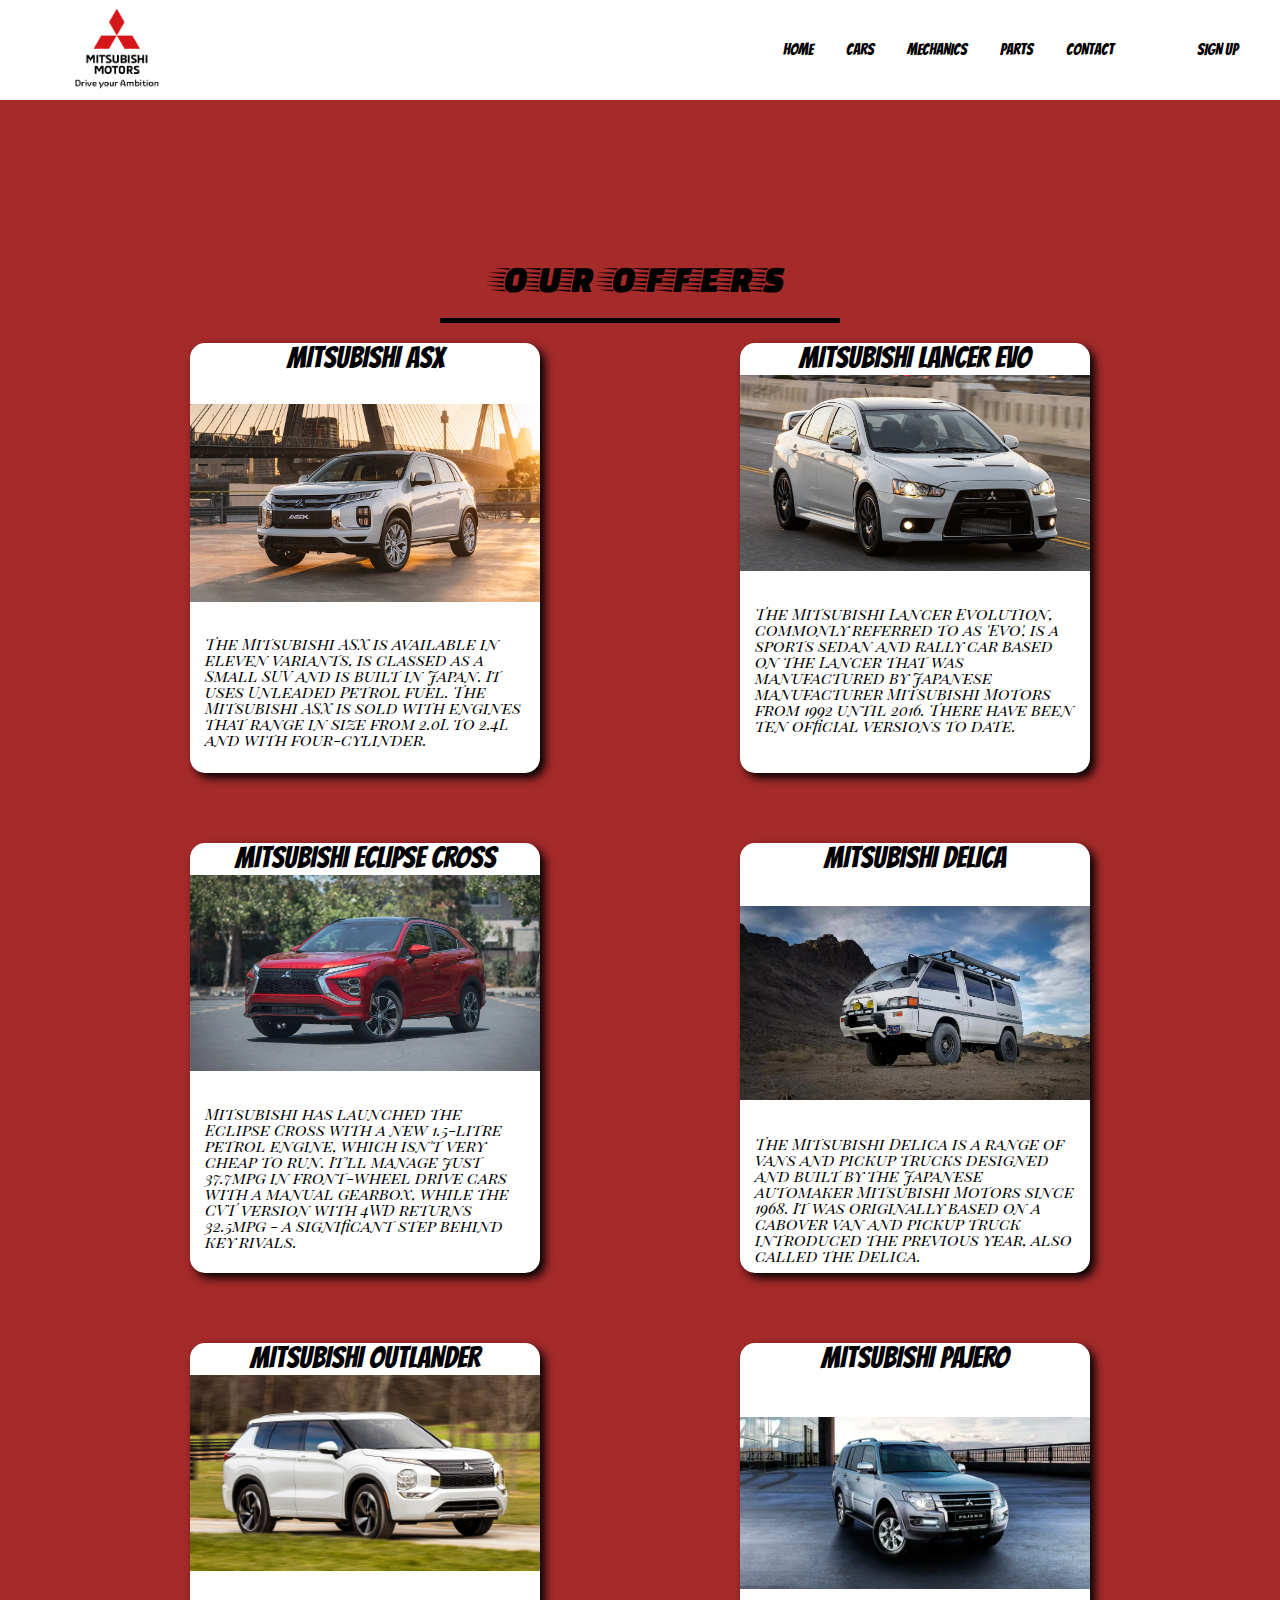
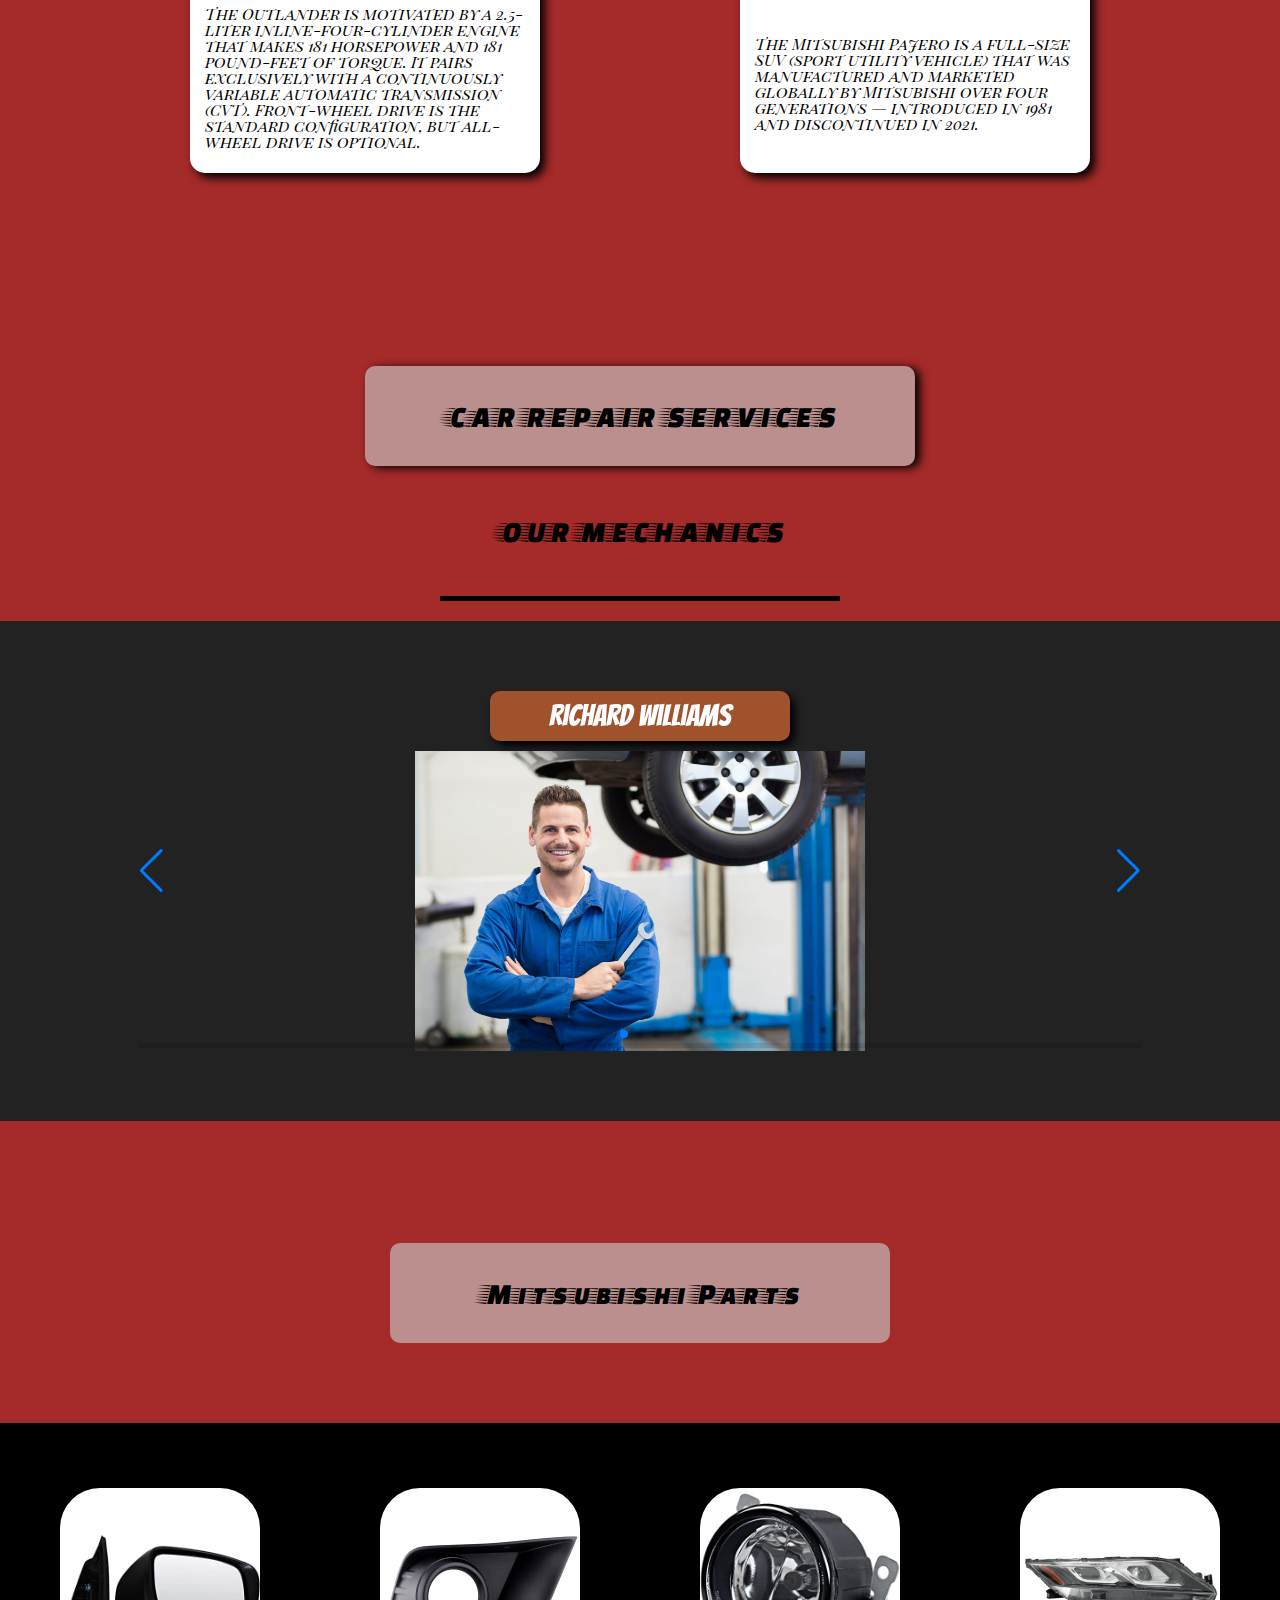
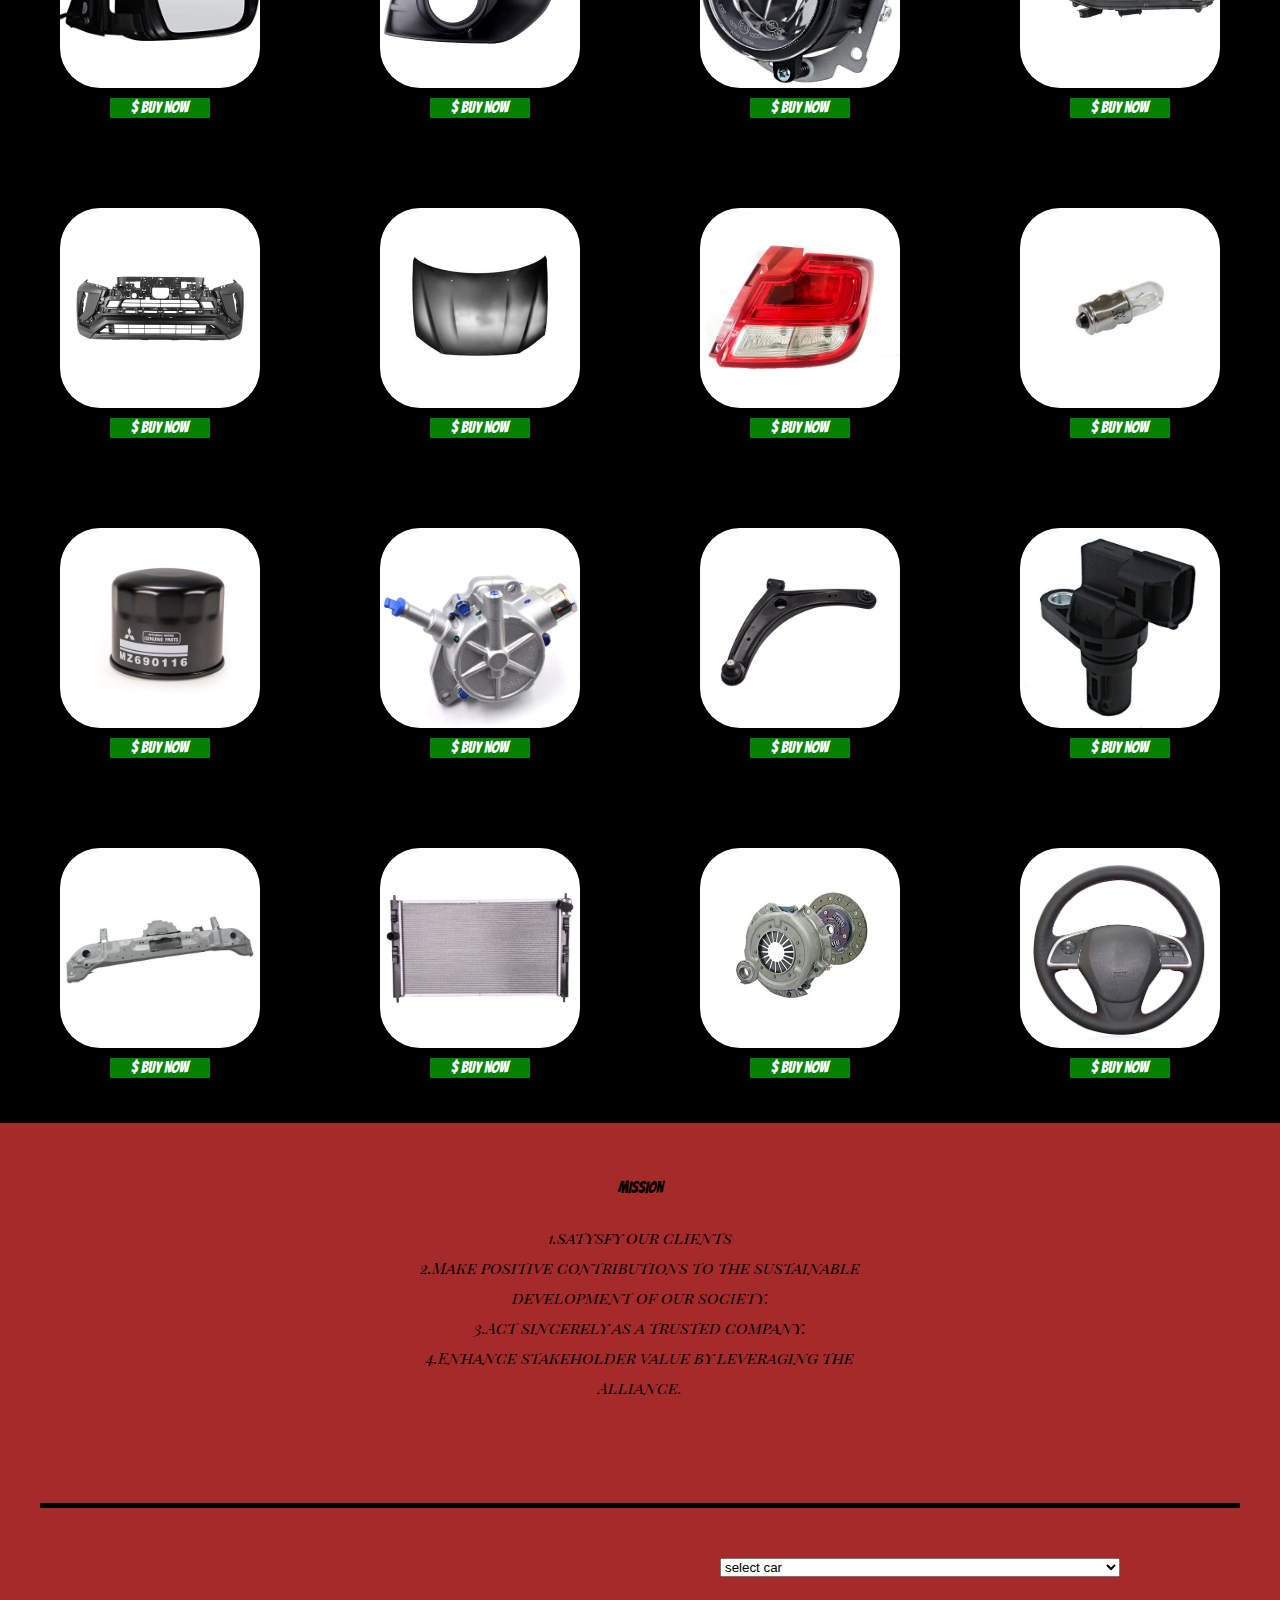
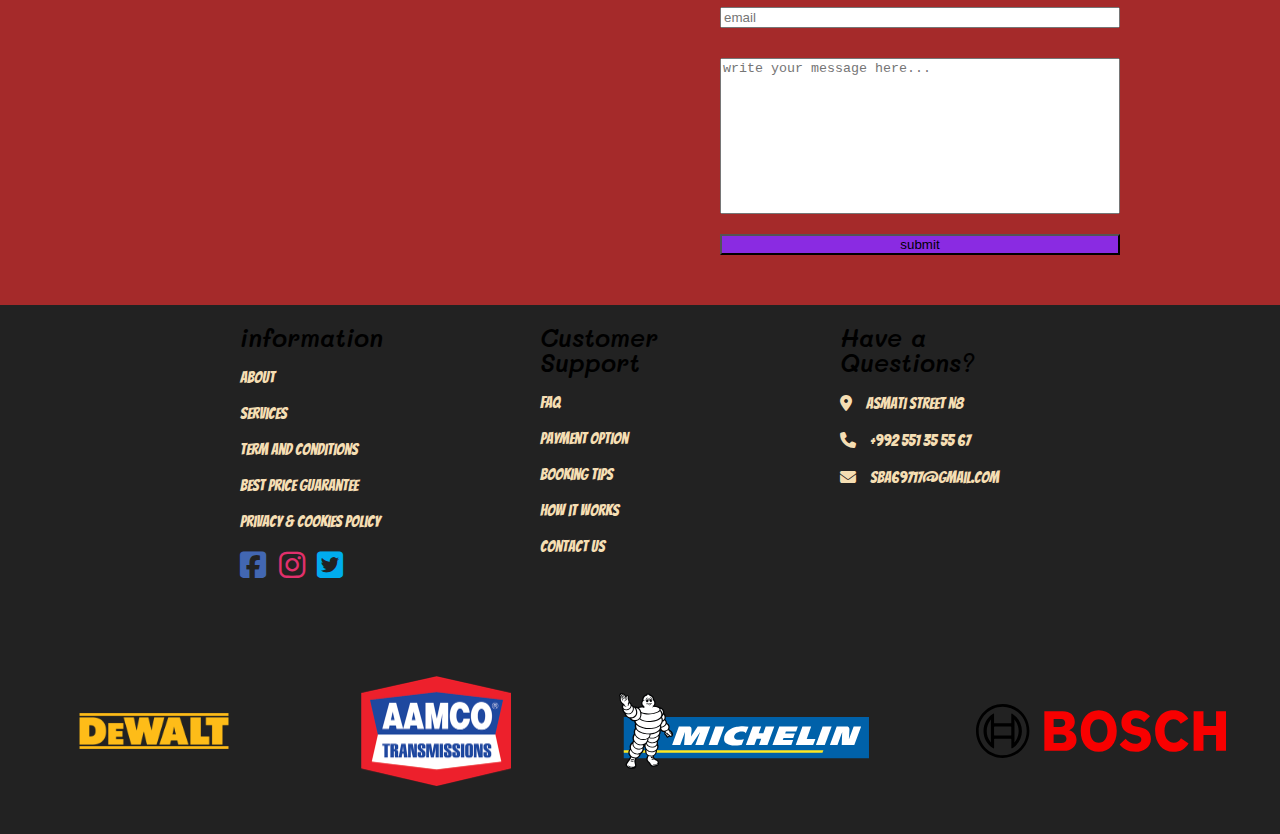
==== index.html @ 18609002 "add metas part2" ====
<!DOCTYPE html>
<html lang="en">
  <head>
    <meta charset="UTF-8" />
    <meta http-equiv="X-UA-Compatible" content="IE=edge" />
    <meta name="viewport" content="width=device-width, initial-scale=1.0" />
    <meta name="description" content="this is web site of mitsubishi motors(Georgia) we have parts cars and repair services our location is Tbilisi">
    <meta name="keywords" content="Mitsubishi motors drive your ambitions">
    <meta name="author" content="Saba Mgeliashvili">
    <!-- fb meta tags -->
    <meta property="og:url"          content="https://sabamgeliashvili.github.io/FINAL-PROJECT/">
    <meta property="og:type"         content="website" />
    <meta property="og:title"        content="Mitsubishi motors drive your ambitions" />
    <meta property="og:description"  content="Wake up and drive." />
    <meta property="og:image"        content="images/metabg.jpg" />
    <link
      rel="stylesheet"
      href="https://cdnjs.cloudflare.com/ajax/libs/font-awesome/6.1.1/css/all.min.css"
    />
    <link rel="stylesheet" href="css/reset.css" />
    <link rel="stylesheet" href="css/fonts.css" />
    <link rel="stylesheet" href="css/style.css" />
    <link rel="stylesheet" href="css/responsive.css" />
    <link
      rel="stylesheet"
      href="https://unpkg.com/swiper@8/swiper-bundle.min.css"
    />
    <link rel="icon" href="images/icon.svg">
    <title>MITSUBISHI MOTORS</title>
  </head>
  <body class="body">
      <header id="header">
        <section>
            
        <div class="header-div">
            <h2 class="header-t">header</h2>
          <nav class="navbar">
            <a href=""><img class="logo" src="images/logo.png" alt="logo" /></a>
            <ul class="nav-menu" id="nav">
              <li class="nav-item">
                <a href="#header" class="nav-link">HOME</a>
              </li>
              <li class="nav-item">
                <a href="#cars" class="nav-link">CARS</a>
              </li>
              <li class="nav-item">
                <a href="#mechanics" class="nav-link">MECHANICS</a>
              </li>
              <li class="nav-item">
                <a href="#parts" class="nav-link">PARTS</a>
              </li>
              <li class="nav-item">
                <a href="#contact" class="nav-link">CONTACT</a>
              </li>
              <li class="nav-item">
                <a href="sign-up.html" class="nav-link">SIGN UP</a>
              </li>
            </ul>
            <div class="hamburger">
              <span class="bar"></span>
              <span class="bar"></span>
              <span class="bar"></span>
            </div>
          </nav>
        </div>
        </section>
      </header>
    <section>
      <div>
        <video
          class="bg-video"
          preload="auto"
          autoplay="autoplay"
          src="images/background.mp4"
          loop
          muted
        ></video>
      </div>
      <div class="wholebox1" id="cars">
        <h2 class="offers-t">our offers</h2>
        <div class="blackline"></div>
        <div class="cars-block1">
          <div class="our-cars">
            <h2 class="carboxes1-t">MITSUBISHI ASX</h2>
            <a href=""
              ><img class="image1" src="images/image1.jpg" alt="asx image"
            /></a>
            <span class="carbox1-span"
              >The Mitsubishi ASX is available in eleven variants, is classed as
              a Small SUV and is built in Japan. It uses Unleaded Petrol fuel.
              The Mitsubishi ASX is sold with engines that range in size from
              2.0L to 2.4L and with four-cylinder.
            </span>
          </div>
          <div class="our-cars">
            <h2 class="carboxes1-t">MITSUBISHI LANCER EVO</h2>
            <a href=""
              ><img
                class="image2"
                src="images/image2.jpg"
                alt="lancer evo image"
            /></a>
            <span class="carbox1-span"
              >The Mitsubishi Lancer Evolution, commonly referred to as 'Evo',
              is a sports sedan and rally car based on the Lancer that was
              manufactured by Japanese manufacturer Mitsubishi Motors from 1992
              until 2016. There have been ten official versions to date.</span
            >
          </div>
          <div class="our-cars">
            <h2 class="carboxes1-t">MITSUBISHI ECLIPSE CROSS</h2>
            <a href=""
              ><img
                class="image3"
                src="images/image3.jpg"
                alt="eclipse cross image"
            /></a>
            <span class="carbox1-span"
              >Mitsubishi has launched the Eclipse Cross with a new 1.5-litre
              petrol engine, which isn't very cheap to run. It'll manage just
              37.7mpg in front-wheel drive cars with a manual gearbox, while the
              CVT version with 4WD returns 32.5mpg - a significant step behind
              key rivals.</span
            >
          </div>
          <div class="our-cars">
            <h2 class="carboxes1-t">MITSUBISHI DELICA</h2>
            <a href=""
              ><img class="image4" src="images/image4.jpg" alt="delica image"
            /></a>
            <span class="carbox1-span"
              >The Mitsubishi Delica is a range of vans and pickup trucks
              designed and built by the Japanese automaker Mitsubishi Motors
              since 1968. It was originally based on a cabover van and pickup
              truck introduced the previous year, also called the Delica.</span
            >
          </div>
          <div class="our-cars">
            <h2 class="carboxes1-t">MITSUBISHI OUTLANDER</h2>
            <a href=""
              ><img
                class="image5"
                src="images/image5.jpg"
                alt="outlander image"
            /></a>
            <span class="carbox1-span"
              >The Outlander is motivated by a 2.5-liter inline-four-cylinder
              engine that makes 181 horsepower and 181 pound-feet of torque. It
              pairs exclusively with a continuously variable automatic
              transmission (CVT). Front-wheel drive is the standard
              configuration, but all-wheel drive is optional.</span
            >
          </div>
          <div class="our-cars">
            <h2 class="carboxes1-t">MITSUBISHI PAJERO</h2>
            <a href=""
              ><img class="image6" src="images/image6.jpg" alt="pajero image"
            /></a>
            <span class="carbox1-span"
              >The Mitsubishi Pajero is a full-size SUV (sport utility vehicle)
              that was manufactured and marketed globally by Mitsubishi over
              four generations — introduced in 1981 and discontinued in
              2021.</span
            >
          </div>
        </div>
      </div>
    </section>

    <section>
      <div class="section2-div">
        <div class="repair-div" id="mechanics">
          <h2 class="title2">CAR REPAIR SERVICES</h2>
        </div>
        <h2 class="title2">OUR MECHANICS</h2>
        <div class="blackline"></div>
        <div class="slider">
          <div class="swiper">
            <!-- Additional required wrapper -->
            <div class="swiper-wrapper">
              <!-- Slides -->
              <div class="swiper-slide">
                <div class="name-box">
                  <h3 class="mechanics-title">Richard Williams</h3>
                </div>
                <img
                  class="slider-image"
                  src="images/image7.jpg"
                  alt="mechanic image 1"
                />
              </div>
              <div class="swiper-slide">
                <div class="name-box">
                  <h3 class="mechanics-title">Thomas Brown</h3>
                </div>
                <img
                  class="slider-image"
                  src="images/image8.jpg"
                  alt="mechanic image 2"
                />
              </div>
              <div class="swiper-slide">
                <div class="name-box">
                  <h3 class="mechanics-title">Paul Smith</h3>
                </div>
                <img
                  class="slider-image"
                  src="images/image9.jpg"
                  alt="mechanic image 3"
                />
              </div>

              ...
            </div>
            <!-- If we need pagination -->
            <div class="swiper-pagination"></div>

            <!-- If we need navigation buttons -->
            <div class="swiper-button-prev"></div>
            <div class="swiper-button-next"></div>

            <!-- If we need scrollbar -->
            <div class="swiper-scrollbar"></div>
          </div>
        </div>
      </div>

      <script src="https://unpkg.com/swiper@8/swiper-bundle.min.js"></script>
      <script>
        const swiper = new Swiper(".swiper", {
          loop: true,

          pagination: {
            el: ".swiper-pagination",
            clickable: true,
          },

          navigation: {
            nextEl: ".swiper-button-next",
            prevEl: ".swiper-button-prev",
          },
        });
      </script>
    </section>
    <section>
      <div class="parts-t-div">
        <div class="parts-t"><h2>Mitsubishi Parts</h2></div>
      </div>
      <div class="parts-div" id="parts">
        <div class="part">
          <img
            class="part-images"
            src="images/image16.jpg"
            alt="part image 1"
          />
          <a href="" class="parts-button"><div>$ Buy Now</div></a>
        </div>

        <div class="part">
          <img
            class="part-images"
            src="images/image17.jpg"
            alt="part image 2"
          />
          <a href="" class="parts-button"><div>$ Buy Now</div></a>
        </div>

        <div class="part">
          <img
            class="part-images"
            src="images/image18.jpg"
            alt="part image 3"
          />
          <a href="" class="parts-button"><div>$ Buy Now</div></a>
        </div>

        <div class="part">
          <img
            class="part-images"
            src="images/image19.jpg"
            alt="part image 4"
          />
          <a href="" class="parts-button"><div>$ Buy Now</div></a>
        </div>

        <div class="part">
          <img
            class="part-images"
            src="images/image20.jpg"
            alt="part image 5"
          />
          <a href="" class="parts-button"><div>$ Buy Now</div></a>
        </div>

        <div class="part">
          <img
            class="part-images"
            src="images/image21.jpg"
            alt="part image 6"
          />
          <a href="" class="parts-button"><div>$ Buy Now</div></a>
        </div>

        <div class="part">
          <img
            class="part-images"
            src="images/image22.jpg"
            alt="part image 7"
          />
          <a href="" class="parts-button"><div>$ Buy Now</div></a>
        </div>

        <div class="part">
          <img
            class="part-images"
            src="images/image23.jpg"
            alt="part image 8"
          />
          <a href="" class="parts-button"><div>$ Buy Now</div></a>
        </div>

        <div class="part">
          <img
            class="part-images"
            src="images/image24.jpg"
            alt="part image 9"
          />
          <a href="" class="parts-button"><div>$ Buy Now</div></a>
        </div>

        <div class="part">
          <img
            class="part-images"
            src="images/image25.jpg"
            alt="part image 10"
          />
          <a href="" class="parts-button"><div>$ Buy Now</div></a>
        </div>

        <div class="part">
          <img
            class="part-images"
            src="images/image26.jpg"
            alt="part image 11"
          />
          <a href="" class="parts-button"><div>$ Buy Now</div></a>
        </div>
        <div class="part">
          <img
            class="part-images"
            src="images/image27.jpg"
            alt="part image 12"
          />
          <a href="" class="parts-button"><div>$ Buy Now</div></a>
        </div>
        <div class="part">
          <img
            class="part-images"
            src="images/image32.jpg"
            alt="part image 13"
          />
          <a href="" class="parts-button"><div>$ Buy Now</div></a>
        </div>
        <div class="part">
          <img
            class="part-images"
            src="images/image33.jpg"
            alt="part image 14"
          />
          <a href="" class="parts-button"><div>$ Buy Now</div></a>
        </div>
        <div class="part">
          <img
            class="part-images"
            src="images/image34.jpg"
            alt="part image 15"
          />
          <a href="" class="parts-button"><div>$ Buy Now</div></a>
        </div>
        <div class="part">
          <img
            class="part-images"
            src="images/image35.jpg"
            alt="part image 16"
          />
          <a href="" class="parts-button"><div>$ Buy Now</div></a>
        </div>
      </div>
    </section>
    <section>
      <div class="our-mission">
        <h2 class="missions-t">MISSION</h2>
        <span class="mission-span">1.satysfy our clients</span>
        <span class="mission-span"
          >2.Make positive contributions to the sustainable development of our
          society.</span
        >
        <span class="mission-span">3.Act sincerely as a trusted company.</span>
        <span class="mission-span"
          >4.Enhance stakeholder value by leveraging the Alliance.</span
        >
      </div>
    </section>
    <!-- footer -->
    <footer class="footer">
      <section>
        <div class="section4-div">
          <div class="blackline2"></div>

          <!-- <div class="map"> -->
          <iframe
            class="map"
            src="https://www.google.com/maps/embed?pb=!1m18!1m12!1m3!1d2975.007059819526!2d44.7494875!3d41.7850615!2m3!1f0!2f0!3f0!3m2!1i1024!2i768!4f13.1!3m3!1m2!1s0x40446e0807a087b1%3A0x8270a097286a6225!2zOCDhg5Dhg6Hhg5vhg5Dhg5fhg5jhg6Eg4YOl4YOj4YOp4YOQLCDhg5fhg5Hhg5jhg5rhg5jhg6Hhg5g!5e0!3m2!1ska!2sge!4v1657291338517!5m2!1ska!2sge"
            width="600"
            height="300"
            style="border: 0"
            allowfullscreen=""
            loading="lazy"
            referrerpolicy="no-referrer-when-downgrade"
          ></iframe>
          <!-- </div> -->
          <div class="contact-div" id="contact">
            <select name="select-car" class="select">
              <option value="none" disabled hidden selected>select car</option>
              <option value="cars">mitsubishi asx</option>
              <option value="cars">mitsubishi delica</option>
              <option value="cars">mitsubishi pajero</option>
              <option value="cars">mitsubishi lancer</option>
              <option value="cars">mitsubishi eclipse cross</option>
              <option value="cars">mitsubishi outlander</option>
            </select>
            <input
              type="email"
              id="email"
              name="email"
              placeholder="email"
              class="email"
              required
            />
            <textarea
              class="textarea"
              name="textarea"
              id="textarea"
              cols="30"
              rows="10"
              placeholder="write your message here..."
            ></textarea>
            <input id="submitbtn" type="submit" value="submit" class="submit" />
          </div>
        </div>
        <div class="last-div">
          <div class="span-boxes">
            <div class="info-box">
              <h2 class="footer-t">information</h2>
              <span class="footer-span"
                ><a class="info-a" href="">About</a></span
              >
              <span class="footer-span"
                ><a class="info-a" href="">Services</a></span
              >
              <span class="footer-span"
                ><a class="info-a" href="">Term and Conditions</a></span
              >
              <span class="footer-span"
                ><a class="info-a" href="">Best Price Guarantee</a></span
              >
              <span class="footer-span"
                ><a class="info-a" href="">Privacy & Cookies Policy</a></span
              >
              <div class="icons">
                <a href="https://www.facebook.com/" target="_blank"
                  ><i class="fa-brands fa-facebook-square fb"></i
                ></a>
                <a href="https://www.instagram.com/" target="_blank"
                  ><i class="fa-brands fa-instagram insta"></i
                ></a>
                <a href="https://twitter.com/" target="_blank"
                  ><i class="fa-brands fa-twitter-square twtr"></i
                ></a>
              </div>
            </div>
            <div class="support-box">
              <h2 class="footer-t">Customer Support</h2>
              <span class="footer-span"
                ><a class="support-a" href="#">FAQ</a></span
              >
              <span class="footer-span"
                ><a class="support-a" href="#">Payment Option</a></span
              >
              <span class="footer-span"
                ><a class="support-a" href="#">Booking Tips</a></span
              >
              <span class="footer-span"
                ><a class="support-a" href="#">How it works</a></span
              >
              <span class="footer-span"
                ><a class="support-a" href="tel:+00-11-222-123445"
                  >Contact Us</a
                ></span
              >
            </div>
            <div class="questions-box">
              <h2 class="footer-t">Have a Questions?</h2>
              <span class="footer-span">
                <i class="fa-solid fa-location-dot location"></i>
                <a
                  class="question-a"
                  href="https://www.google.com/maps/search/asmati+street+8/@41.7261687,44.7440843,15z/data=!3m1!4b1"
                  target="_blank"
                  >Asmati Street N8</a
                >
              </span>
              <span class="footer-span">
                <i class="fa-solid fa-phone phone"></i>
                <a class="question-a" href="tel:+00-11-222-123445"
                  >+992 551 35 55 67</a
                >
              </span>
              <span class="footer-span">
                <i class="fa-solid fa-envelope envelope"></i>
                <a class="question-a" href="mailto:mail@gmail.com"
                  >sba69717@gmail.com</a
                >
              </span>
            </div>
          </div>

          <div class="partners-block">
            <div class="partner-logo">
              <img
                class="image28"
                src="images/image28.png"
                alt="partner image 1"
              />
            </div>
            <div class="partners-logo">
              <img
                class="image29"
                src="images/image29.png"
                alt="partner image 2"
              />
            </div>
            <div class="partners-logo">
              <img
                class="image30"
                src="images/image30.svg"
                alt="partner image 3"
              />
            </div>
            <div class="partners-logo">
              <img
                class="image31"
                src="images/image31.svg"
                alt="partner image 4"
              />
            </div>
          </div>
        </div>
      </section>
    </footer>
    <script defer src="script.js"></script>
  </body>
</html>
---- css/fonts.css ----
@font-face {
    font-family: 'Bangers regular';
    src: url('../fonts/Bangers-Regular.eot');
    src: url('../fonts/Bangers-Regular.eot?#iefix') format('embedded-opentype'),
        url('../fonts/Bangers-Regular.woff2') format('woff2'),
        url('../fonts/Bangers-Regular.woff') format('woff'),
        url('../fonts/Bangers-Regular.svg#Bangers-Regular') format('svg');
    font-weight: normal;
    font-style: normal;
    font-display: swap;
}
@font-face {
    font-family: 'Playfair Display SC italic';
    src: url('../fonts/PlayfairDisplaySC-Italic.eot');
    src: url('../fonts/PlayfairDisplaySC-Italic.eot?#iefix') format('embedded-opentype'),
        url('../fonts/PlayfairDisplaySC-Italic.woff2') format('woff2'),
        url('../fonts/PlayfairDisplaySC-Italic.woff') format('woff'),
        url('../fonts/PlayfairDisplaySC-Italic.svg#PlayfairDisplaySC-Italic') format('svg');
    font-weight: normal;
    font-style: italic;
    font-display: swap;
}
@font-face {
    font-family: 'Mali light';
    src: url('../fonts/Mali-Light.eot');
    src: url('../fonts/Mali-Light.eot?#iefix') format('embedded-opentype'),
        url('../fonts/Mali-Light.woff2') format('woff2'),
        url('../fonts/Mali-Light.woff') format('woff'),
        url('../fonts/Mali-Light.svg#Mali-Light') format('svg');
    font-weight: 300;
    font-style: normal;
    font-display: swap;
}
@font-face {
    font-family: 'Mali semibold';
    src: url('../fonts/Mali-SemiBoldItalic.eot');
    src: url('../fonts/Mali-SemiBoldItalic.eot?#iefix') format('embedded-opentype'),
        url('../fonts/Mali-SemiBoldItalic.woff2') format('woff2'),
        url('../fonts/Mali-SemiBoldItalic.woff') format('woff'),
        url('../fonts/Mali-SemiBoldItalic.svg#Mali-SemiBoldItalic') format('svg');
    font-weight: 600;
    font-style: italic;
    font-display: swap;
}
@font-face {
    font-family: 'FASTRACE';
    src: url('../fonts/FASTRACE.eot');
    src: url('../fonts/FASTRACE.eot?#iefix') format('embedded-opentype'),
        url('../fonts/FASTRACE.woff2') format('woff2'),
        url('../fonts/FASTRACE.woff') format('woff'),
        url('../fonts/FASTRACE.svg#FASTRACE') format('svg');
    font-weight: normal;
    font-style: normal;
    font-display: swap;
}
@font-face {
    font-family: 'Faster One';
    src: url('../fonts/FasterOne-Regular.eot');
    src: url('../fonts/FasterOne-Regular.eot?#iefix') format('embedded-opentype'),
        url('../fonts/FasterOne-Regular.woff2') format('woff2'),
        url('../fonts/FasterOne-Regular.woff') format('woff'),
        url('../fonts/FasterOne-Regular.svg#FasterOne-Regular') format('svg');
    font-weight: normal;
    font-style: normal;
    font-display: swap;
}
---- css/style.css ----
/*
* Prefixed by https://autoprefixer.github.io
* PostCSS: v8.4.14,
* Autoprefixer: v10.4.7
* Browsers: last 4 version
*/

/*
* Prefixed by https://autoprefixer.github.io
* PostCSS: v8.4.14,
* Autoprefixer: v10.4.7
* Browsers: last 4 version
*/

/*
* Prefixed by https://autoprefixer.github.io
* PostCSS: v8.4.14,
* Autoprefixer: v10.4.7
* Browsers: last 4 version
*/
:root{
    --color01:white;
 }
 body{
     height: auto;
     padding-top: 100px;
     background-color:brown;
     overflow-x: hidden;
     }
     html{
         scroll-behavior: smooth;
     }
     .logo{
         width: 150px;
     }
     .bg-video{
         width: 100%;
         height: auto;
        
     }
     
     .header-div{
         display: -webkit-box;
         display: -ms-flexbox;
         display: flex;
         -webkit-box-align: center;
             -ms-flex-align: center;
                 align-items: center;
         -webkit-box-pack: justify;
             -ms-flex-pack: justify;
                 justify-content: space-between;
         width: 100%;
         height: 100px;
         background-color:var(--color01);
         position: fixed;
         top: 0;
         left: 0;
         position: fixed;
       z-index: 1000;
 
          
       padding: 18px;
       /* -webkit-transition: all ease-out .5s;
       -o-transition: all ease-out .5s;
       transition: all ease-out .5s; */
     }
     .header-t{
         display: none;
     }
     .navbar{
       min-height:70px;
       display: -webkit-box;
       display: -ms-flexbox;
       display: flex;
      -webkit-box-pack: justify;
          -ms-flex-pack: justify;
              justify-content: space-between;
      -webkit-box-align:center;
          -ms-flex-align:center;
              align-items:center;
      padding: 0 24px;
      width: 100%;
     }
     .nav-menu{
       display: -webkit-box;
       display: -ms-flexbox;
       display: flex;
    -webkit-box-pack: justify;
        -ms-flex-pack: justify;
            justify-content: space-between;
    -webkit-box-align: center;
        -ms-flex-align: center;
            align-items: center;
    justify-content: space-between;
    /* max-width: 500px;
    width: 100%; */
    gap: 33px;
     }
     .nav-link{
         position: relative;
       color: black;
       -webkit-transition: 0.7s ease;
       -o-transition: 0.7s ease;
       transition: 0.7s ease;
       font-family: 'Bangers regular';
     }
     .nav-link::after{
         content: '';
         position: absolute;
         height: 15%;
         width: 0%;
         left: 0;
         bottom:0;
         background-color:black;
         -webkit-transition-duration: 2s;
              -o-transition-duration: 2s;
                 transition-duration: 2s;
         }
         .nav-link:hover::after{
             width: 100%;
             }
    
   .hamburger{
       display: none;
       cursor: pointer;
       
   }
   .bar{
       display: block;
       width: 25px;
       height: 3px;
       margin: 5px auto;
       -webkit-transition: all 0.3s ease-in-out; 
       -o-transition: all 0.3s ease-in-out; 
       transition: all 0.3s ease-in-out; 
       background-color: gray;
   }
   
    
     .our-cars{
         max-width: 350px;
         width: 100%;
         height:430px ;
         background-color:var( --color01);
         -webkit-box-shadow: 5px 5px 10px black;
                 box-shadow: 5px 5px 10px black;
         display: -webkit-box;
         display: -ms-flexbox;
         display: flex;
         -webkit-box-orient: vertical;
         -webkit-box-direction: normal;
             -ms-flex-direction: column;
                 flex-direction: column;
         -webkit-box-align: center;
             -ms-flex-align: center;
                 align-items: center;
         -webkit-transition: -webkit-transform .2s;
         transition: -webkit-transform .2s;
         -o-transition: transform .2s;
         transition: transform .2s;
         transition: transform .2s, -webkit-transform .2s;
         border-radius: 15px;
     }
     .our-cars:hover {
         -webkit-transform: scale(1.3);
             -ms-transform: scale(1.3);
                 transform: scale(1.3); 
       }
     .cars-block1{
         max-width: 1200px;
         width: 100%;
         height: 1000px;
         margin: 0 auto;
         display: -webkit-box;
         display: -ms-flexbox;
         display: flex;
         -webkit-box-pack: justify;
             -ms-flex-pack: justify;
                 justify-content: space-between;
        -ms-flex-wrap: wrap;
            flex-wrap: wrap;
       
     }
     
     .image1{
         max-width: 350px;
         width: 100%;
         height:200px ;
         -o-object-fit: contain;
            object-fit: contain;
         margin-top: 30px;
     }
     .image2{
         max-width: 350px;
         width: 100%;
         height:200px ;
         -o-object-fit: contain;
            object-fit: contain;
         
     }
     .image3{
         max-width:350px;
         width: 100%;
         height:200px ;
         -o-object-fit: contain;
            object-fit: contain;
     }
     .image4{
         max-width: 350px;
         width: 100%;
         height:200px ;
         -o-object-fit: contain;
            object-fit: contain;
         margin-top: 30px;
     }
     .image5{
         max-width: 350px;
         width: 100%;
         height:200px ;
         -o-object-fit: contain;
            object-fit: contain;
     }
     .image6{
         max-width:350px;
         width: 100%;
         height:200px ;
         -o-object-fit: contain;
            object-fit: contain;
         margin-top: 30px;
     }
     
     .wholebox1{
         display: -webkit-box;
         display: -ms-flexbox;
         display: flex;
         -webkit-box-orient: vertical;
         -webkit-box-direction: normal;
             -ms-flex-direction: column;
                 flex-direction: column;
         -webkit-box-align: center;
             -ms-flex-align: center;
                 align-items: center;
         
     }
     .title2{
         font-size: 30px;
         margin-bottom: 50px;
         margin-top: 50px;
         font-family: 'Faster One';
         font-weight: normal;
     font-style: normal;
     font-display: swap;
     }
     .offers-t{
       font-size: 45px;
       margin-bottom: 20px;
       font-family: 'Faster One';
       font-weight: normal;
       font-style: normal;
       font-display: swap;
     }
     .carboxes1-t{
         font-size: 30px;
         text-align: center;
         font-family: 'Bangers regular';
         font-weight: normal;
         font-style: normal;
         font-display: swap;
     }
     .carbox1-span{
         margin-top: 30px;
         max-width:320px;
         width: 100%;
         font-family: 'Playfair Display SC italic';
         font-weight: normal;
     font-style: italic;
     font-display: swap;
 }
     
     .slider{
     width: 100%;
     height: 500px;
     background: #222;
     display: -webkit-box;
     display: -ms-flexbox;
     display: flex;
     -webkit-box-align: center;
         -ms-flex-align: center;
             align-items: center;
     -webkit-box-pack: center;
         -ms-flex-pack: center;
             justify-content: center;
     
     }
     .active {
         background-color: rgba(34,34,34,0.8);
       }
       .swiper{
         width: 80%;
         height: -webkit-fit-content;
         height: -moz-fit-content;
         height: fit-content;
       }
       .slider-image{
         width: 100%;
         height: 300px;
         -o-object-fit: contain;
            object-fit: contain;
       }
       .section2-div{
       width: 100%;
       height: 1000px;
         display: -webkit-box;
         display: -ms-flexbox;
         display: flex;
         -webkit-box-orient: vertical;
         -webkit-box-direction: normal;
             -ms-flex-direction: column;
                 flex-direction: column;
         -webkit-box-pack: center;
             -ms-flex-pack: center;
                 justify-content: center;
         -webkit-box-align: center;
             -ms-flex-align: center;
                 align-items: center;
         
       }
       .repair-div{
      max-width: 550px;
      width:100%;
      height: 100px;
      background-color: rosybrown;
      display: -webkit-box;
      display: -ms-flexbox;
      display: flex;
      -webkit-box-align: center;
          -ms-flex-align: center;
              align-items: center;
      -webkit-box-shadow: 5px 2px 10px black;
              box-shadow: 5px 2px 10px black;
      border-radius: 10px;
      -webkit-box-pack:center;
          -ms-flex-pack:center;
              justify-content:center;
       }
       .mechanics-title{
         font-size: 30px;
         color: var( --color01);
         font-family: 'Bangers regular';
         font-weight: normal;
         font-style: normal;
         font-display: swap;
       }
       .swiper-slide{
         display: -webkit-box;
         display: -ms-flexbox;
         display: flex;
         -webkit-box-orient: vertical;
         -webkit-box-direction: normal;
             -ms-flex-direction: column;
                 flex-direction: column;
         -webkit-box-align: center;
             -ms-flex-align: center;
                 align-items: center;
       }
       .name-box{
         max-width: 300px;
         width: 100%;
         height: 50px;
         display: -webkit-box;
         display: -ms-flexbox;
         display: flex;
         -webkit-box-align: center;
             -ms-flex-align: center;
                 align-items: center;
         -webkit-box-pack: center;
             -ms-flex-pack: center;
                 justify-content: center;
         background-color: sienna;
         -webkit-box-shadow: 5px 5px 10px black;
                 box-shadow: 5px 5px 10px black;
         margin-bottom: 10px;
         -webkit-transition: -webkit-transform .2s;
         transition: -webkit-transform .2s;
         -o-transition: transform .2s;
         transition: transform .2s;
         transition: transform .2s, -webkit-transform .2s; 
         border-radius: 10px;
         z-index: 2;
       }
       .name-box:hover{
         -webkit-transform: scale(1.2);
             -ms-transform: scale(1.2);
                 transform: scale(1.2);
     }
     
     
     
     /* pricing.html*/
     .pricing-image{
         max-width:200px ;
         width: 100%;
         -o-object-fit: contain;
            object-fit: contain;
     }
     
     
       .part-images{
         max-width: 200px;
         width: 100%;
         -o-object-fit: contain;
            object-fit: contain;
         border-radius: 40px;
         -webkit-transition: -webkit-transform .2s;
         transition: -webkit-transform .2s;
         -o-transition: transform .2s;
         transition: transform .2s;
         transition: transform .2s, -webkit-transform .2s; 
       }
       .parts-div{
         display: -ms-grid;
         display: grid;
        -ms-grid-columns:auto auto auto auto;
        grid-template-columns:auto auto auto auto;
         -ms-grid-rows:auto auto auto auto;
         grid-template-rows:auto auto auto auto;
         -ms-flex-pack: distribute;
             justify-content: space-around;
         -webkit-box-align: center;
             -ms-flex-align: center;
                 align-items: center;
       background-color: black;
       padding-top: 20px;
       height: 1300px;
       }
       .parts-div > *:nth-child(1){
    -ms-grid-row:1;
    -ms-grid-column:1;
       }
       .parts-div > *:nth-child(2){
    -ms-grid-row:1;
    -ms-grid-column:2;
       }
       .parts-div > *:nth-child(3){
    -ms-grid-row:1;
    -ms-grid-column:3;
       }
       .parts-div > *:nth-child(4){
    -ms-grid-row:1;
    -ms-grid-column:4;
       }
       .parts-div > *:nth-child(5){
    -ms-grid-row:2;
    -ms-grid-column:1;
       }
       .parts-div > *:nth-child(6){
    -ms-grid-row:2;
    -ms-grid-column:2;
       }
       .parts-div > *:nth-child(7){
    -ms-grid-row:2;
    -ms-grid-column:3;
       }
       .parts-div > *:nth-child(8){
    -ms-grid-row:2;
    -ms-grid-column:4;
       }
       .parts-div > *:nth-child(9){
    -ms-grid-row:3;
    -ms-grid-column:1;
       }
       .parts-div > *:nth-child(10){
    -ms-grid-row:3;
    -ms-grid-column:2;
       }
       .parts-div > *:nth-child(11){
    -ms-grid-row:3;
    -ms-grid-column:3;
       }
       .parts-div > *:nth-child(12){
    -ms-grid-row:3;
    -ms-grid-column:4;
       }
       .parts-div > *:nth-child(13){
    -ms-grid-row:4;
    -ms-grid-column:1;
       }
       .parts-div > *:nth-child(14){
    -ms-grid-row:4;
    -ms-grid-column:2;
       }
       .parts-div > *:nth-child(15){
    -ms-grid-row:4;
    -ms-grid-column:3;
       }
       .parts-div > *:nth-child(16){
    -ms-grid-row:4;
    -ms-grid-column:4;
       }
       .part-images:hover{
         -webkit-transform: scale(1.5);
             -ms-transform: scale(1.5);
                 transform: scale(1.5);
       }
       .parts-button{
         color: var( --color01);
         max-width: 100px;
         height: 20px;
         width: 100%;
         background-color: green;
         display: -webkit-box;
         display: -ms-flexbox;
         display: flex;
         -webkit-box-align: center;
             -ms-flex-align: center;
                 align-items: center;
         -webkit-box-pack: center;
             -ms-flex-pack: center;
                 justify-content: center;
                 margin-top: 10px;
                 font-family: 'Bangers regular';
                 font-weight: normal;
                 font-style: normal;
                 font-display: swap;
 
       }
       .part{
         display: -webkit-box;
         display: -ms-flexbox;
         display: flex;
         -webkit-box-orient: vertical;
         -webkit-box-direction: normal;
             -ms-flex-direction: column;
                 flex-direction: column;
         -webkit-box-pack: center;
             -ms-flex-pack: center;
                 justify-content: center;
         -webkit-box-align: center;
             -ms-flex-align: center;
                 align-items: center;
         
       }
       .parts-t{
         background-color: rosybrown;
         width: 500px;
         height: 100px;
         border-radius: 10px;
         font-size: 30px;
         display: -webkit-box;
         display: -ms-flexbox;
         display: flex;
         -webkit-box-pack: center;
             -ms-flex-pack: center;
                 justify-content: center;
         -webkit-box-align: center;
             -ms-flex-align: center;
                 align-items: center;
                 font-family: 'Faster One';
                 font-weight: normal;
                 font-style: normal;
                 font-display: swap;
       }
       .parts-t-div{
         display: -webkit-box;
         display: -ms-flexbox;
         display: flex;
         -webkit-box-pack: center;
             -ms-flex-pack: center;
                 justify-content: center;
         -webkit-box-align: center;
             -ms-flex-align: center;
                 align-items: center;
         margin-bottom: 80px;
       }
       
      .contact-div{
       display: -webkit-box;
       display: -ms-flexbox;
       display: flex;
       -webkit-box-orient: vertical;
       -webkit-box-direction: normal;
           -ms-flex-direction: column;
               flex-direction: column;
               -webkit-box-align: center;
                   -ms-flex-align: center;
                       align-items: center;
       max-width: 400px;
       width: 100%;
       -webkit-box-pack: center;
           -ms-flex-pack: center;
               /* justify-content: center; */
               margin-bottom:50px;
      }
      .section4-div{
       display: -webkit-box;
       display: -ms-flexbox;
       display: flex;
       -webkit-box-pack: space-evenly;
           -ms-flex-pack: space-evenly;
               justify-content: space-evenly;
       margin-top: 100px;
       max-width:1500px ;
       width: 100%;
       -ms-flex-wrap: wrap;
           flex-wrap: wrap;
          
      }
      .map{
       max-width: 400px;
       width: 100%;
     
      }
      .select{
       margin-bottom: 30px;
       max-width: 600px;
       width: 100%;
      }
      .email{
       margin-bottom: 30px;
       max-width: 600px;
       width: 100%;
      }
      .textarea{
       margin-bottom: 20px;
       resize: none;
       max-width: 600px;
       width: 100%;
      }
      .submit{
       background-color:blueviolet;
       max-width: 600px;
       width: 100%;
      }
      .blackline{
       max-width: 400px;
       width: 100%;
       height: 5px;
       background-color:black;
       margin-bottom: 20px;}
       .blackline2{
         max-width: 1200px;
         width: 100%;
         height: 5px;
         background-color: black;
         margin-bottom: 50px;
       }
   
   
   
   
   /* footer styles */
   
   
   
       .footer-t{
         /* max-width: 1200px;
         width: 100%; */
         font-size:25px;
         font-family: 'Mali semibold';
         font-weight: 600;
         font-style: italic;
         font-display: swap;
     
       }
       .footer-t-div{
         max-width: 1200px;
         width: 100%;
         display: -webkit-box;
         display: -ms-flexbox;
         display: flex;
         -webkit-box-pack: center;
             -ms-flex-pack: center;
                 justify-content: center;
         -webkit-box-orient: vertical;
         -webkit-box-direction: normal;
             -ms-flex-direction: column;
                 flex-direction: column;
         -webkit-box-align: center;
             -ms-flex-align: center;
                 align-items: center;
       }
       .footer{
         height: auto;
       }
       .last-div{
           background-color:#222;
           height:auto;
           width:100%;
           display:-webkit-box;
           display:-ms-flexbox;
           display:flex;
           -webkit-box-align:center;
               -ms-flex-align:center;
                   align-items:center;
           -ms-flex-pack:distribute;
               justify-content:space-around;
           -ms-flex-wrap:wrap;
               flex-wrap:wrap;
       }
       .info-box{
           display:-webkit-box;
           display:-ms-flexbox;
           display:flex;
           -webkit-box-orient:vertical;
           -webkit-box-direction:normal;
               -ms-flex-direction:column;
                   flex-direction:column;
           max-width:200px;
           width:100%;
       }
       .partners-block{
           margin-top: 50px;
           display:-webkit-box;
           display:-ms-flexbox;
           display:flex;
           -webkit-box-align:center;
               -ms-flex-align:center;
                   align-items:center;
           -ms-flex-pack:distribute;
               justify-content:space-around;
           width:100%;
       }
       .image28{
           max-width: 200px;
           width:100%;
       }
       .image29{
           max-width: 150px;
           width:100%;
       }
       .image30{
           max-width: 250px;
           width:100%;
       }
       .image31{
           max-width: 250px;
           width:100%;
       }
       .span-boxes{
           display:-webkit-box;
           display:-ms-flexbox;
           display:flex;
           -ms-flex-pack:distribute;
               justify-content:space-around;
           max-width :900px;
           width:100%;
       }
       .support-box{
           display:-webkit-box;
           display:-ms-flexbox;
           display:flex;
           -webkit-box-orient:vertical;
           -webkit-box-direction:normal;
               -ms-flex-direction:column;
                   flex-direction:column;
           max-width:200px;
           width:100%;
       }
       .questions-box{
           display:-webkit-box;
           display:-ms-flexbox;
           display:flex;
           -webkit-box-orient:vertical;
           -webkit-box-direction:normal;
               -ms-flex-direction:column;
                   flex-direction:column;
           max-width:200px;
           width:100%;
       }
       .question-a{
           color:wheat;
           font-family: 'Bangers regular';
           font-weight: normal;
           font-style: normal;
           font-display: swap;
       }
       .footer-t{
           margin-top:20px;
           margin-bottom:20px;
           color:black;
       }
       .location{
          margin-right:10px;
           color:wheat;
       }
       .phone{
           margin-right:10px;
            color:wheat;
        }
        .envelope{
           margin-right:10px;
            color:wheat;
        }
       .footer-span{
           margin-bottom:20px;
       }
       .support-a{
           color:wheat;
           font-family: 'Bangers regular';
           font-weight: normal;
           font-style: normal;
           font-display: swap;
       }
       .info-a{
           color:wheat;
           font-family: 'Bangers regular';
           font-weight: normal;
           font-style: normal;
           font-display: swap;
          
       }
       .info-a:hover{
           color:blueviolet;
       }
       .support-a:hover{
           color:blueviolet;
       }
       .question-a:hover{
           color:blueviolet;
       }
       .icons{
         font-size:30px;
       }
       
       .fb{
         color:#4267B2;
         -webkit-transition-duration: 2s;
              -o-transition-duration: 2s;
                 transition-duration: 2s;
       }
       .fb:hover{
         color:blue;
       }
       .insta{
         color:#E1306C;
         margin-right:5px;
         margin-left:5px;
         -webkit-transition-duration: 2s;
              -o-transition-duration: 2s;
                 transition-duration: 2s;
       }
       .insta:hover{
         color:blueviolet;
       }
       .twtr{
         color:#00acee;
         -webkit-transition-duration: 2s;
              -o-transition-duration: 2s;
                 transition-duration: 2s;
       }
       .twtr:hover{
         color:darkorchid;
       }
       
       .nav-item:nth-child(6){
        margin-left: 50px;
       }
       .our-mission{
         display: -webkit-box;
         display: -ms-flexbox;
         display: flex;
         -webkit-box-orient: vertical;
         -webkit-box-direction: normal;
             -ms-flex-direction: column;
                 flex-direction: column;
         max-width: 1500px;
         width: 100%;
         /* height: 100px; */
         margin-top: 50px;
       -webkit-box-align: center;
           -ms-flex-align: center;
               align-items: center;
       line-height: 30px;
       font-family: 'Playfair Display SC italic';
       text-align: center;
       }
       .missions-t{
         margin-bottom: 20px;
         font-family: 'Bangers regular';
         font-weight: normal;
     font-style: normal;
     font-display: swap;
     max-width: 500px;
     width: 100%;
       }
       .mission-span{
         max-width: 500px;
         width: 100%;
       }
---- css/responsive.css ----
/*
* Prefixed by https://autoprefixer.github.io
* PostCSS: v8.4.14,
* Autoprefixer: v10.4.7
* Browsers: last 4 version
*/

/*
* Prefixed by https://autoprefixer.github.io
* PostCSS: v8.4.14,
* Autoprefixer: v10.4.7
* Browsers: last 4 version
*/

/*
* Prefixed by https://autoprefixer.github.io
* PostCSS: v8.4.14,
* Autoprefixer: v10.4.7
* Browsers: last 4 version
*/

@media(max-width:1300px){
    .cars-block1{
        max-width:900px;
        width:100%;
        height:1500px;
    }
    .our-cars{
        margin-bottom:50px;
    }
}
 
@media(max-width:1215px){
    .parts-div{
        -ms-grid-columns: (1fr)[2];
        grid-template-columns: repeat(2, 1fr);
        height:2300px;
    }
}

@media(max-width:1068px){
    .cars-block1{
        -webkit-box-pack: center;
            -ms-flex-pack: center;
                justify-content: center;
    }
   
}


@media(max-width:1068px){
    .section2-div{
        margin-top: 300px;
    }
    .cars-block1{
        -ms-flex-pack: distribute;
            justify-content: space-around;
        max-width:500px;
        height:2500px;
    }
    .our-cars{
        margin-bottom: 30px;
    }
    }


    @media(max-width:818px){
        .select{
            margin-top: 80px;
        }
    }

    @media(max-width:768px){
        .hamburger{
         display: block;
         margin-top: 30px;
        }
        .hamburger.active .bar:nth-child(2){
         opacity: 0;
        }
      .hamburger.active .bar:nth-child(1){
         -webkit-transform: translateY(8px) rotate(45deg);
             -ms-transform: translateY(8px) rotate(45deg);
                 transform: translateY(8px) rotate(45deg);
      }
      .hamburger.active .bar:nth-child(3){
         -webkit-transform: translateY(-8px) rotate(-45deg);
             -ms-transform: translateY(-8px) rotate(-45deg);
                 transform: translateY(-8px) rotate(-45deg);
      }
        .nav-menu{
         position: fixed;
         left: -100%;
         top: 70px;
         gap: 0;
         -webkit-box-orient: vertical;
         -webkit-box-direction: normal;
             -ms-flex-direction: column;
                 flex-direction: column;
         background-color: white;
         width: 100%;
         text-align: center;
         -webkit-transition: 0.3s;
         -o-transition: 0.3s;
         transition: 0.3s;
         margin-top: 30px;
        }
        .nav-item{
         margin: 16px 0;
        }
        .nav-menu.active{
         left: 0;
        }
        .nav-item:nth-child(6){
         margin-left: 0;
        }
     }

     @media(max-width:716px){
        .cars-block1{
            height: 2600px;
        }
        .our-cars{
            margin-bottom: 70px;
            max-width: 300px;
            width: 100%;
        }
        .cars-block1{
            max-width: 300px;
            width: 100%;
        }
    .carbox1-span{
        margin-top:-20px;
    }
    }
    @media(max-width:710px){
        /* .our-mission{
            font-size: 12px;
        } */
    }
    @media(max-width:618px){
        .parts-div{
            -ms-grid-columns: (1fr)[1];
            grid-template-columns: repeat(1, 1fr);
            height: 4200px;
        }
    }

    @media(max-width:550px){
        .title2{
            text-align:center;
            font-size:20px;
        }
        .span-boxes{
            -webkit-box-orient:vertical;
            -webkit-box-direction:normal;
                -ms-flex-direction:column;
                    flex-direction:column;
            -webkit-box-align:center;
                -ms-flex-align:center;
                    align-items:center;
        }
        .support-box{
            margin-top:50px;
            margin-bottom:50px;
        }
        /* .our-mission{
            font-size: 10px;
        } */
    }

    @media(max-width:405px){
        .our-cars{
            margin-bottom: 70px;
            max-width: 200px;
            width: 100%;
        }
        .carbox1-span{
            margin-top:-40px;
            font-size:14px;
            line-height:16px;
        }
        .title2{
            text-align:center;
        }
        .carbox1-span{
            font-size: 12px;
        }
    }

    @media(max-width:372px){
        .section4-div{
         -webkit-box-orient: vertical;
         -webkit-box-direction: normal;
             -ms-flex-direction: column;
                 flex-direction: column;
        }
     }
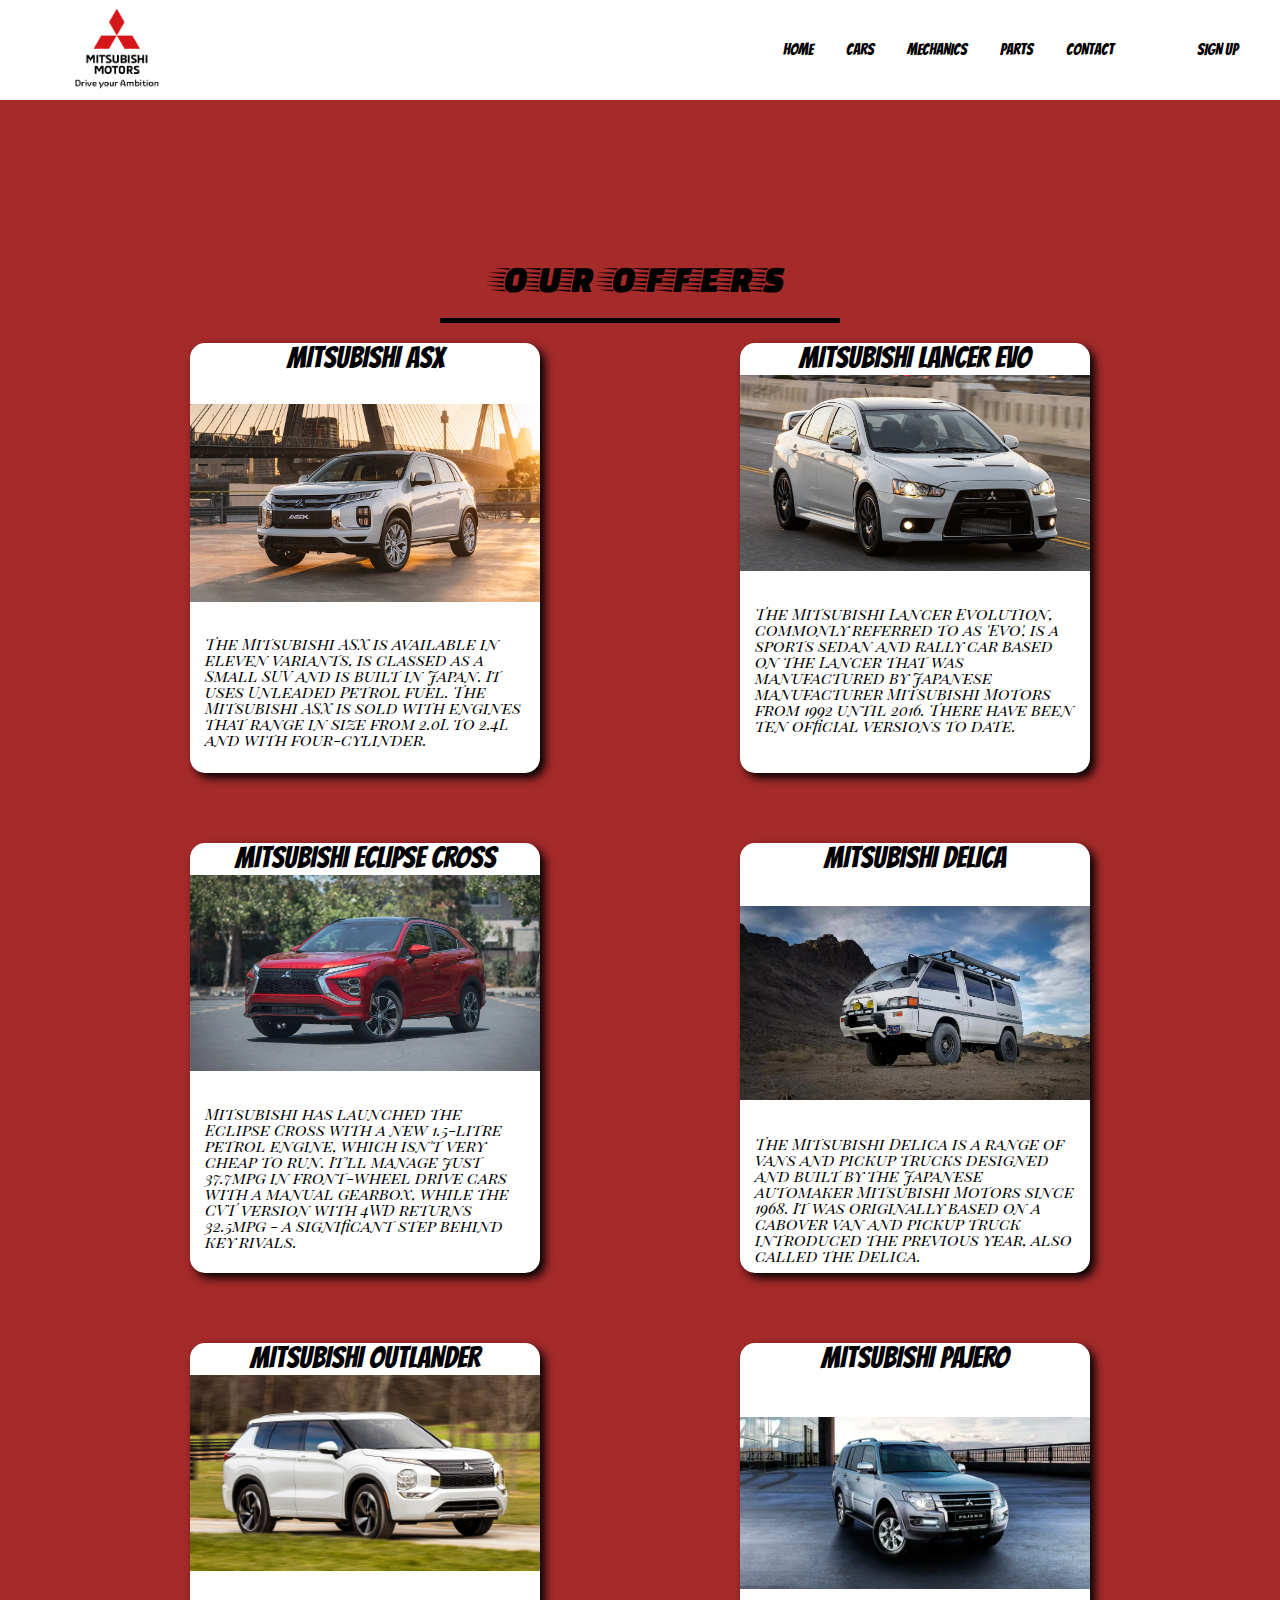
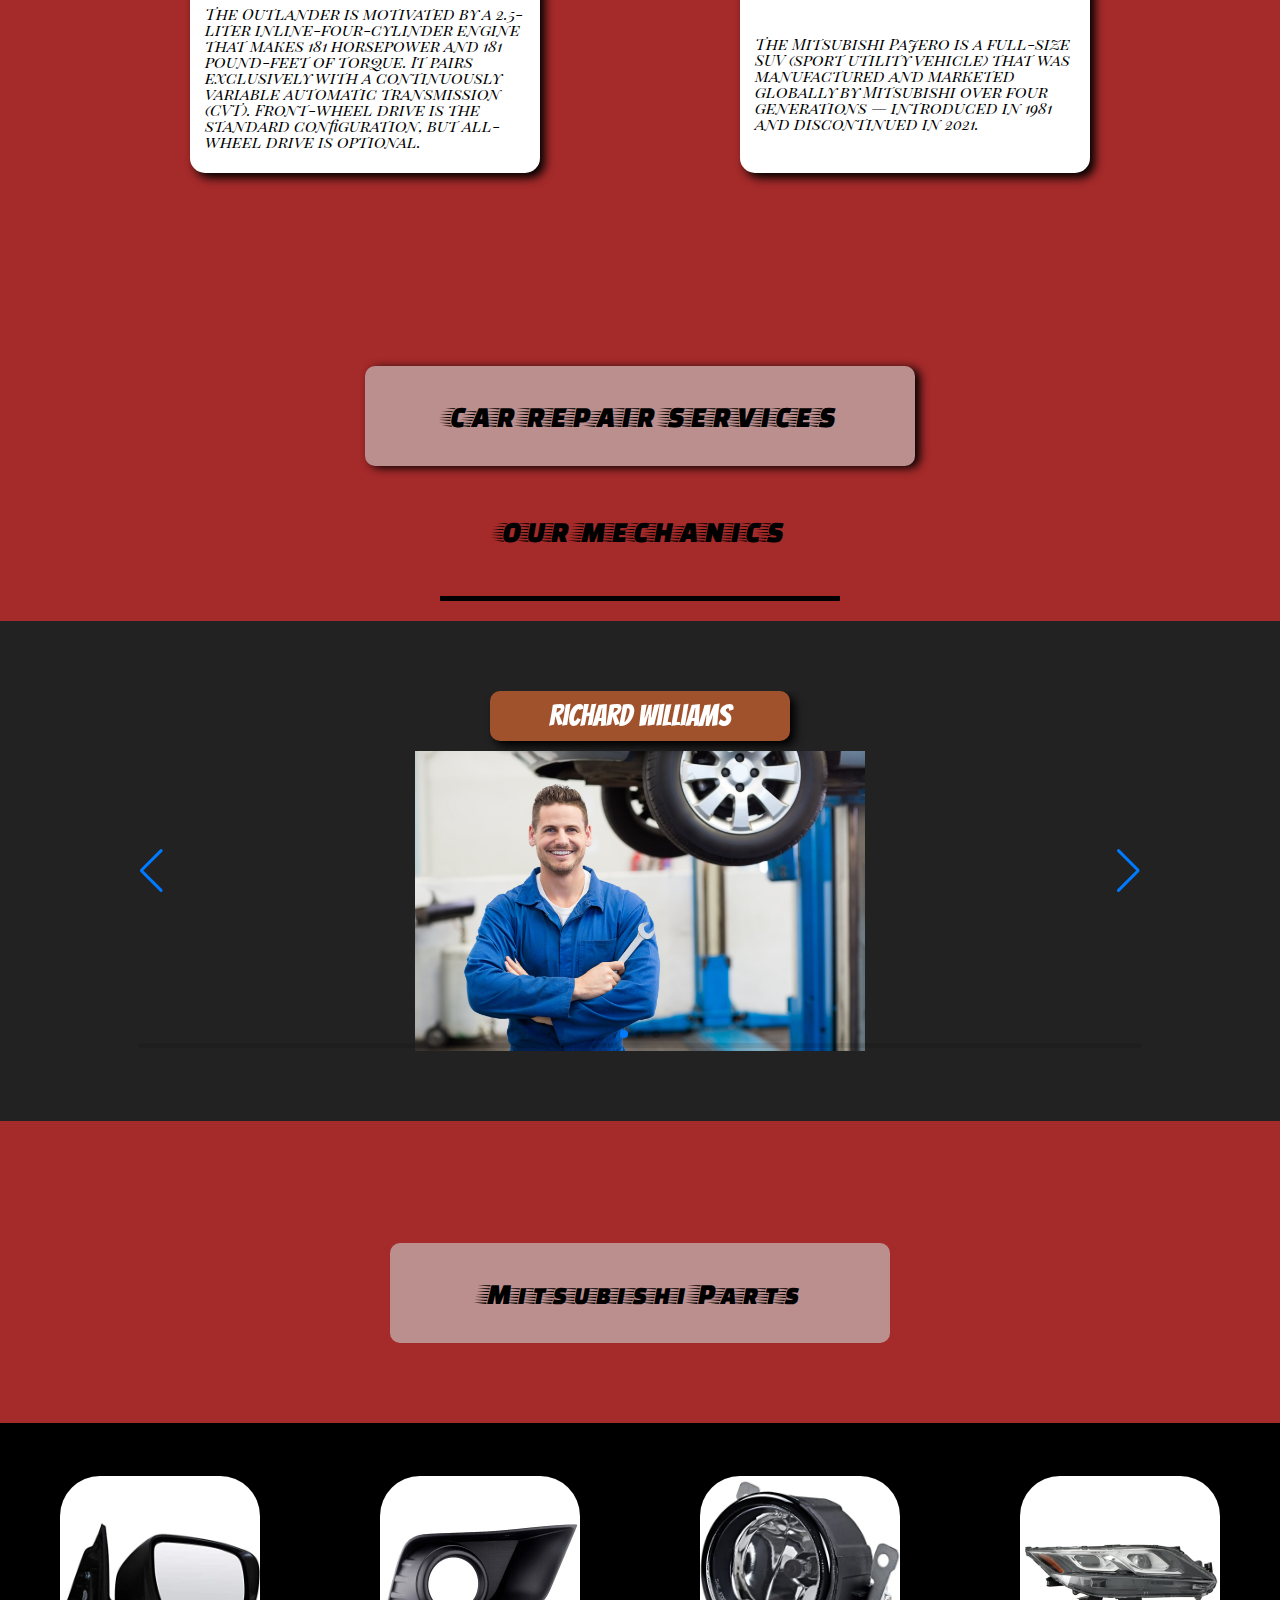
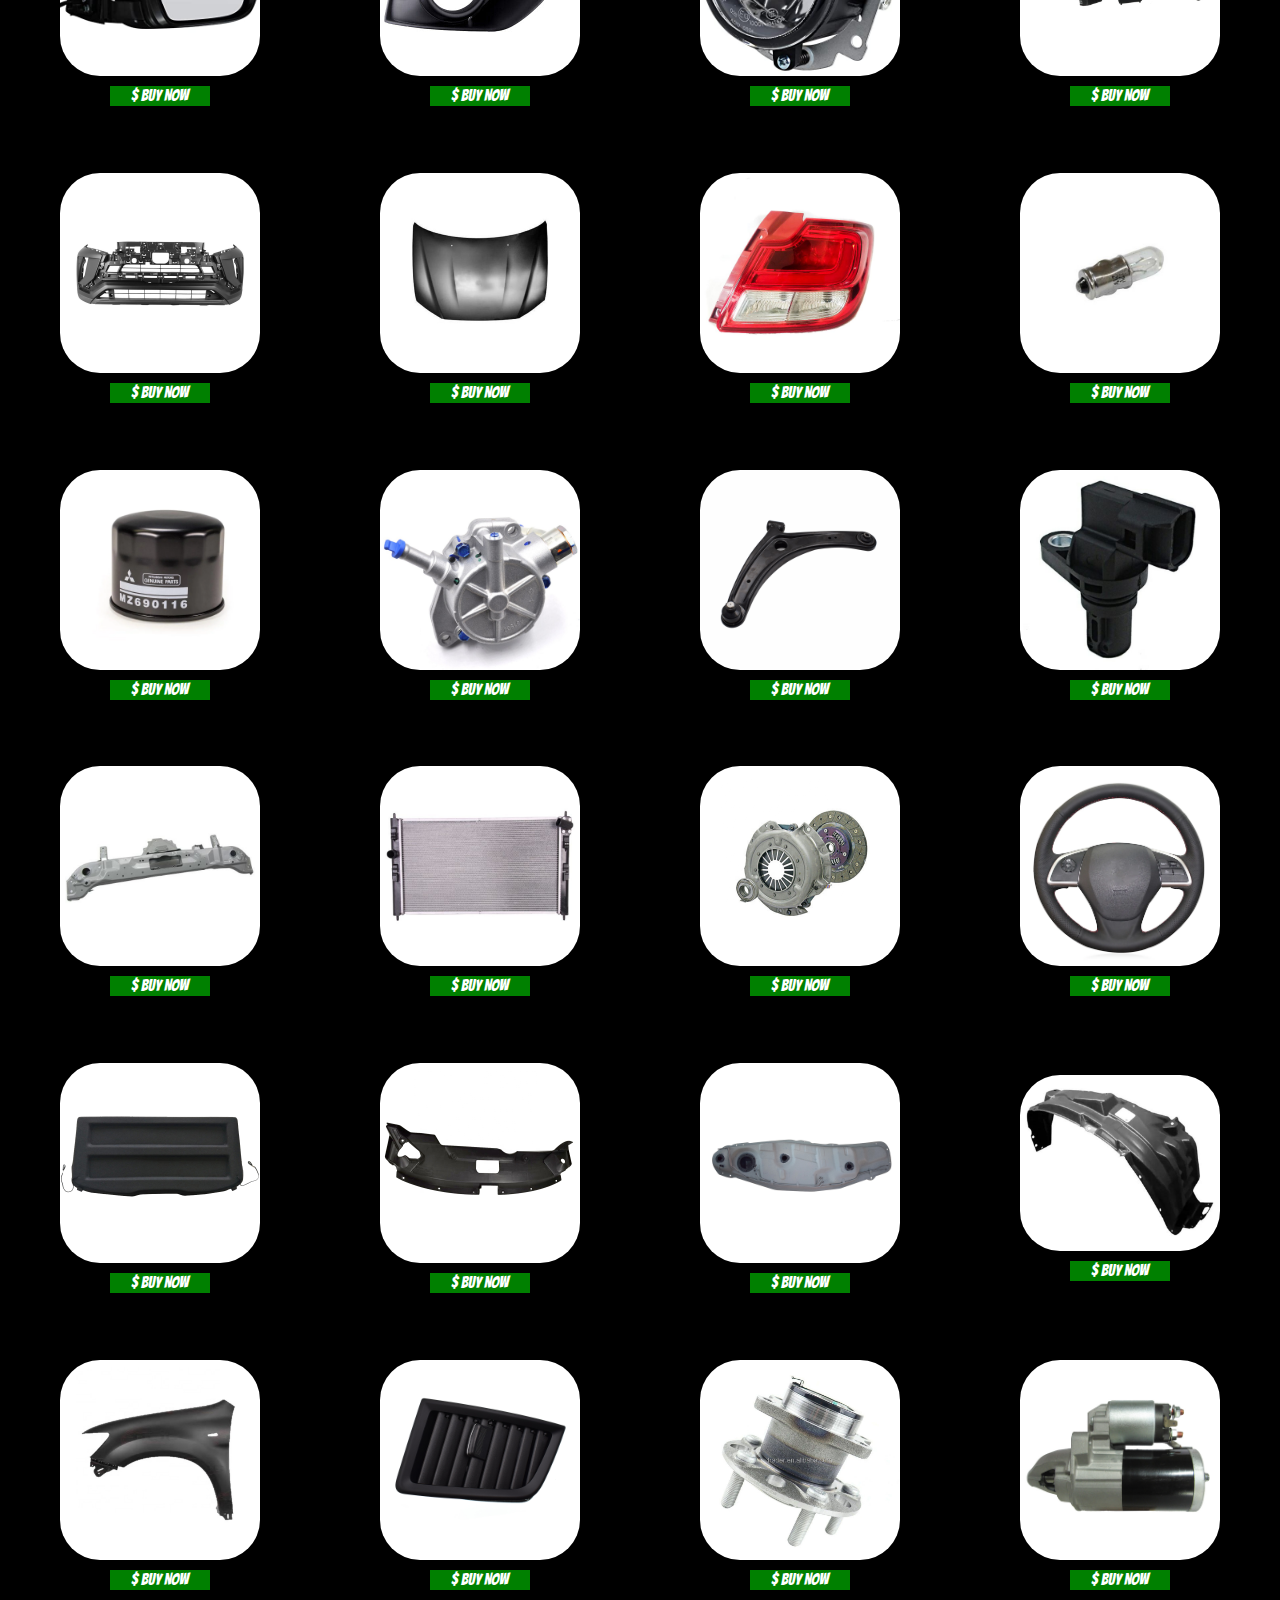
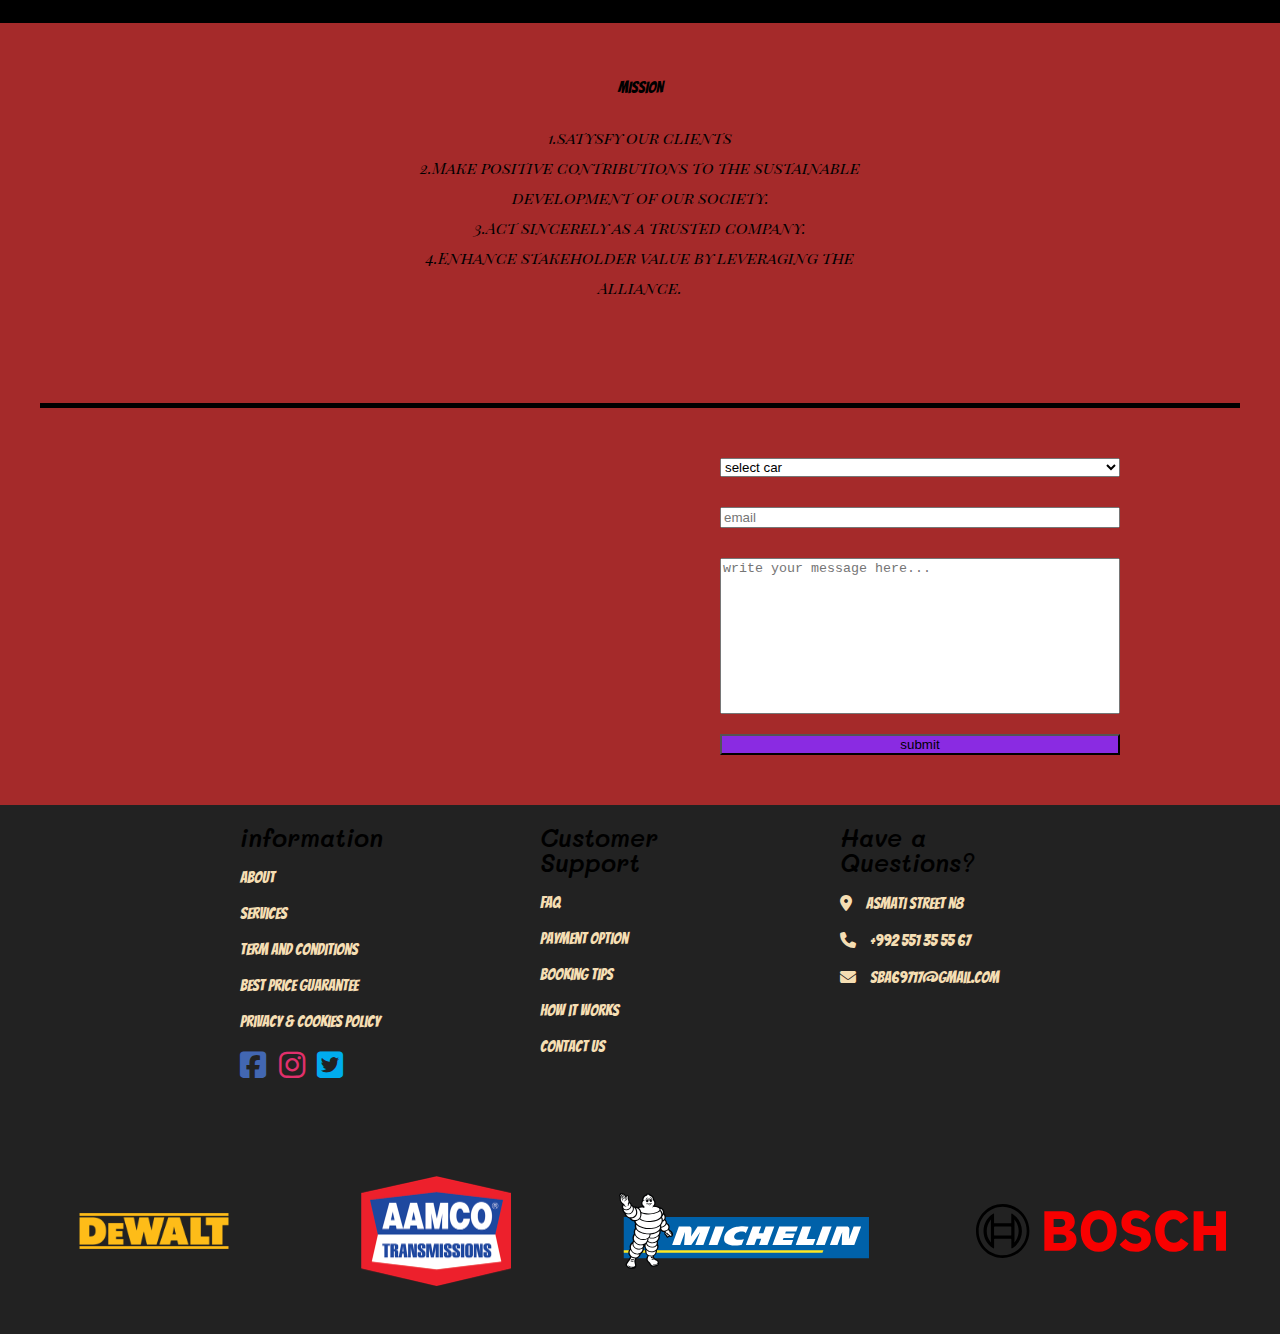
==== commit f27e5680: "add parts" ====
--- a/index.html
+++ b/index.html
@@ -11,7 +11,7 @@
     <meta property="og:url"          content="https://sabamgeliashvili.github.io/FINAL-PROJECT/">
     <meta property="og:type"         content="website" />
     <meta property="og:title"        content="Mitsubishi motors drive your ambitions" />
-    <meta property="og:description"  content="Wake up and drive." />
+    <meta property="og:description"  content="Wake up and drive" />
     <meta property="og:image"        content="images/metabg.jpg" />
     <link
       rel="stylesheet"
@@ -30,8 +30,7 @@
   </head>
   <body class="body">
       <header id="header">
-        <section>
-            
+        <section>   
         <div class="header-div">
             <h2 class="header-t">header</h2>
           <nav class="navbar">
@@ -382,6 +381,70 @@
             class="part-images"
             src="images/image35.jpg"
             alt="part image 16"
+          />
+          <a href="" class="parts-button"><div>$ Buy Now</div></a>
+        </div>
+        <div class="part">
+          <img
+            class="part-images"
+            src="images/image36.jpg"
+            alt="part image 17"
+          />
+          <a href="" class="parts-button"><div>$ Buy Now</div></a>
+        </div>
+        <div class="part">
+          <img
+            class="part-images"
+            src="images/image37.jpg"
+            alt="part image 18"
+          />
+          <a href="" class="parts-button"><div>$ Buy Now</div></a>
+        </div>
+        <div class="part">
+          <img
+            class="part-images"
+            src="images/image38.jpg"
+            alt="part image 19"
+          />
+          <a href="" class="parts-button"><div>$ Buy Now</div></a>
+        </div>
+        <div class="part">
+          <img
+            class="part-images"
+            src="images/image39.jpg"
+            alt="part image 20"
+          />
+          <a href="" class="parts-button"><div>$ Buy Now</div></a>
+        </div>
+        <div class="part">
+          <img
+            class="part-images"
+            src="images/image40.jpg"
+            alt="part image 21"
+          />
+          <a href="" class="parts-button"><div>$ Buy Now</div></a>
+        </div>
+        <div class="part">
+          <img
+            class="part-images"
+            src="images/image41.jpg"
+            alt="part image 22"
+          />
+          <a href="" class="parts-button"><div>$ Buy Now</div></a>
+        </div>
+        <div class="part">
+          <img
+            class="part-images"
+            src="images/image42.jpg"
+            alt="part image 23"
+          />
+          <a href="" class="parts-button"><div>$ Buy Now</div></a>
+        </div>
+        <div class="part">
+          <img
+            class="part-images"
+            src="images/image43.jpg"
+            alt="part image 24"
           />
           <a href="" class="parts-button"><div>$ Buy Now</div></a>
         </div>
--- a/css/style.css
+++ b/css/style.css
@@ -1,3 +1,10 @@
+/*
+* Prefixed by https://autoprefixer.github.io
+* PostCSS: v8.4.14,
+* Autoprefixer: v10.4.7
+* Browsers: last 4 version
+*/
+
 /*
 * Prefixed by https://autoprefixer.github.io
 * PostCSS: v8.4.14,
@@ -431,9 +438,9 @@
                  align-items: center;
        background-color: black;
        padding-top: 20px;
-       height: 1300px;
-       }
-       .parts-div > *:nth-child(1){
+       height: 1800px;
+       }
+       /* .parts-div > *:nth-child(1){
     -ms-grid-row:1;
     -ms-grid-column:1;
        }
@@ -496,7 +503,7 @@
        .parts-div > *:nth-child(16){
     -ms-grid-row:4;
     -ms-grid-column:4;
-       }
+       } */
        .part-images:hover{
          -webkit-transform: scale(1.5);
              -ms-transform: scale(1.5);
--- a/css/responsive.css
+++ b/css/responsive.css
@@ -32,9 +32,9 @@
  
 @media(max-width:1215px){
     .parts-div{
-        -ms-grid-columns: (1fr)[2];
+        -ms-grid-columns: (1fr, 2);
         grid-template-columns: repeat(2, 1fr);
-        height:2300px;
+        height:3300px;
     }
 }
 
@@ -140,9 +140,9 @@
     }
     @media(max-width:618px){
         .parts-div{
-            -ms-grid-columns: (1fr)[1];
+            -ms-grid-columns: (1fr,1);
             grid-template-columns: repeat(1, 1fr);
-            height: 4200px;
+            height: 6500px;
         }
     }
 
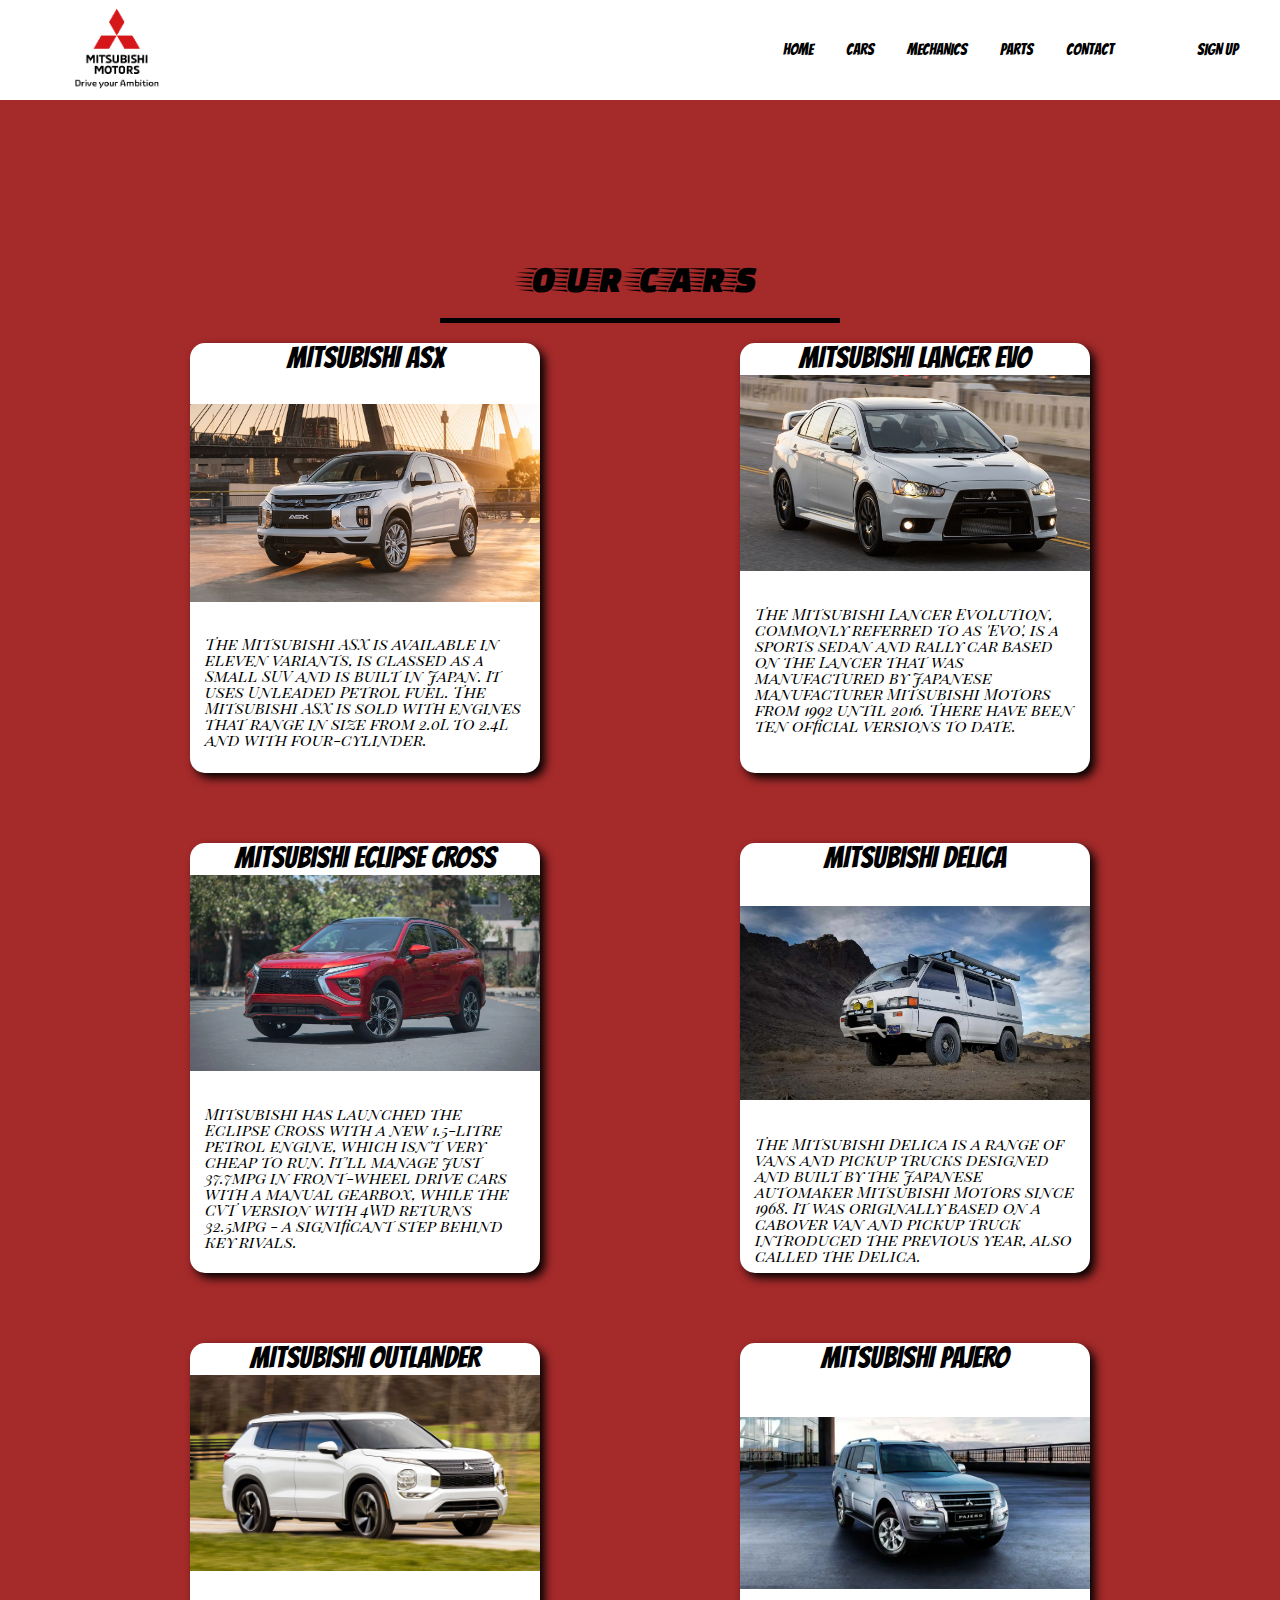
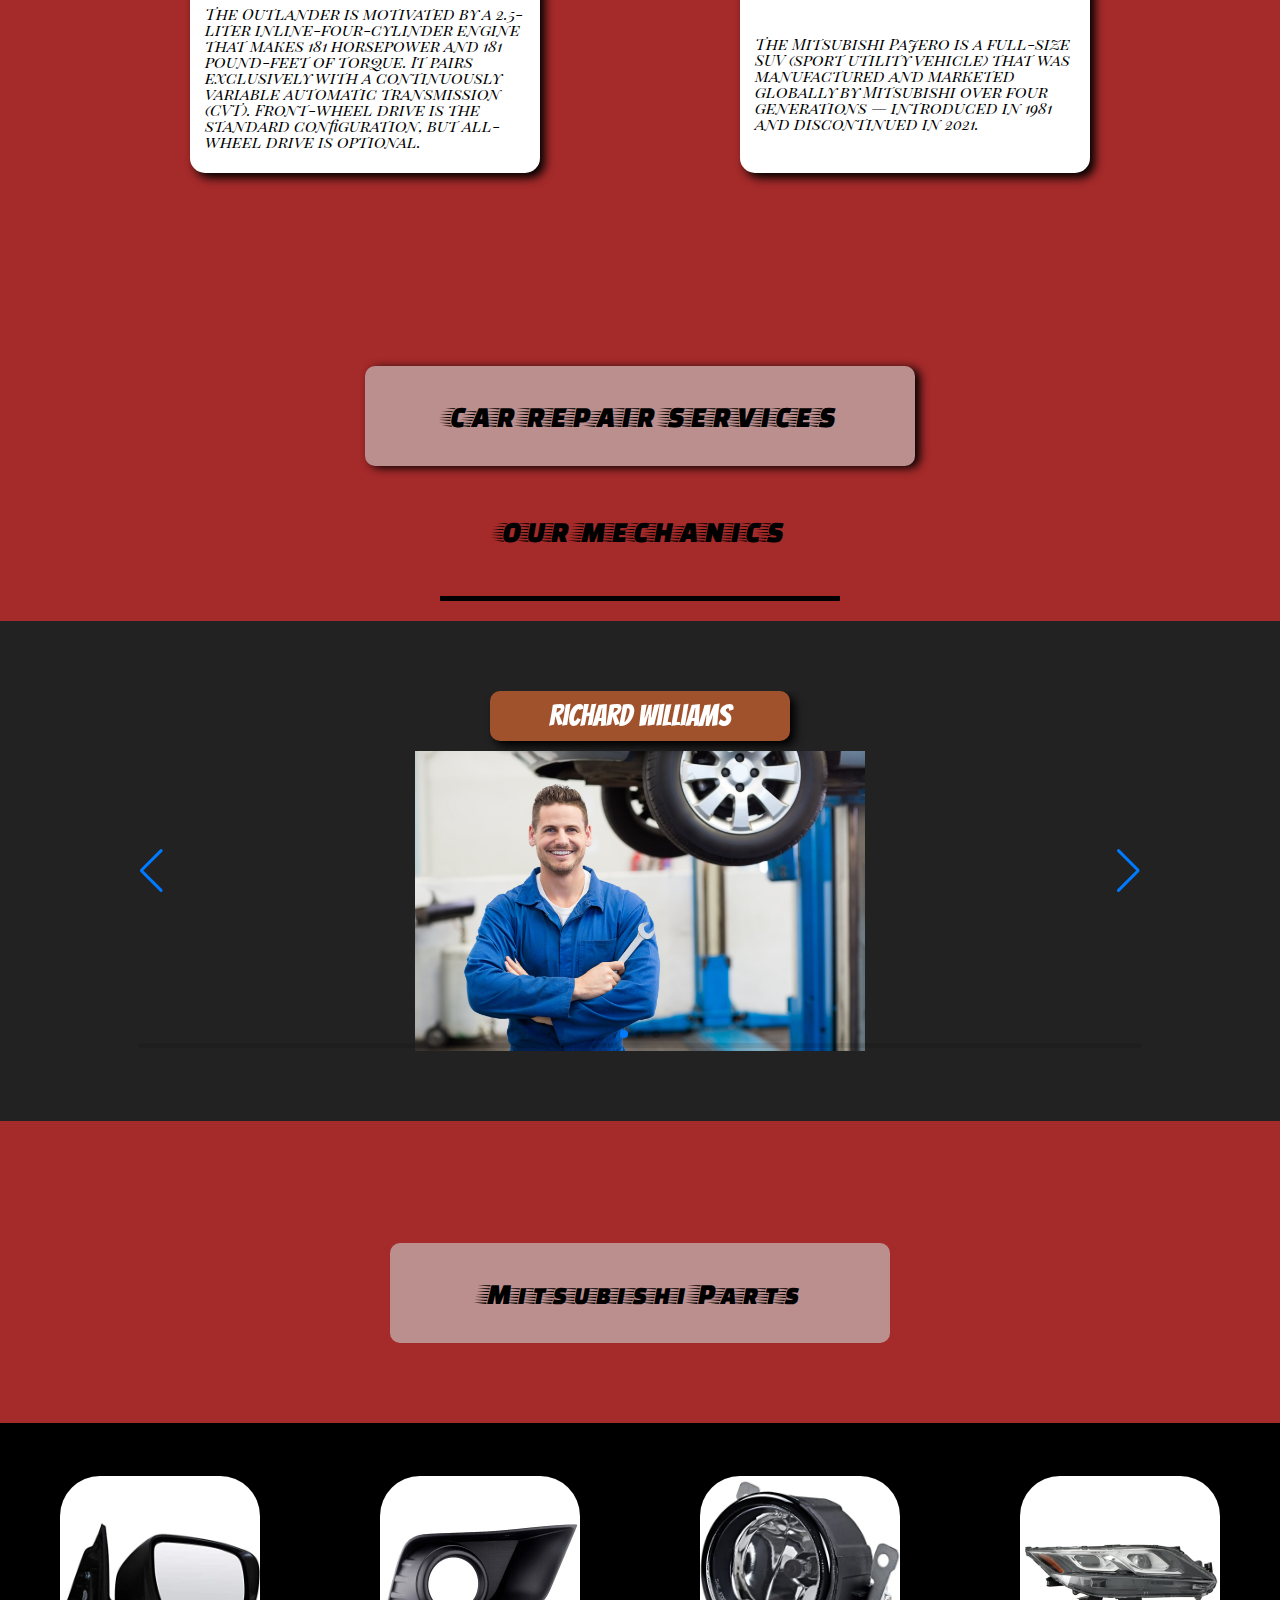
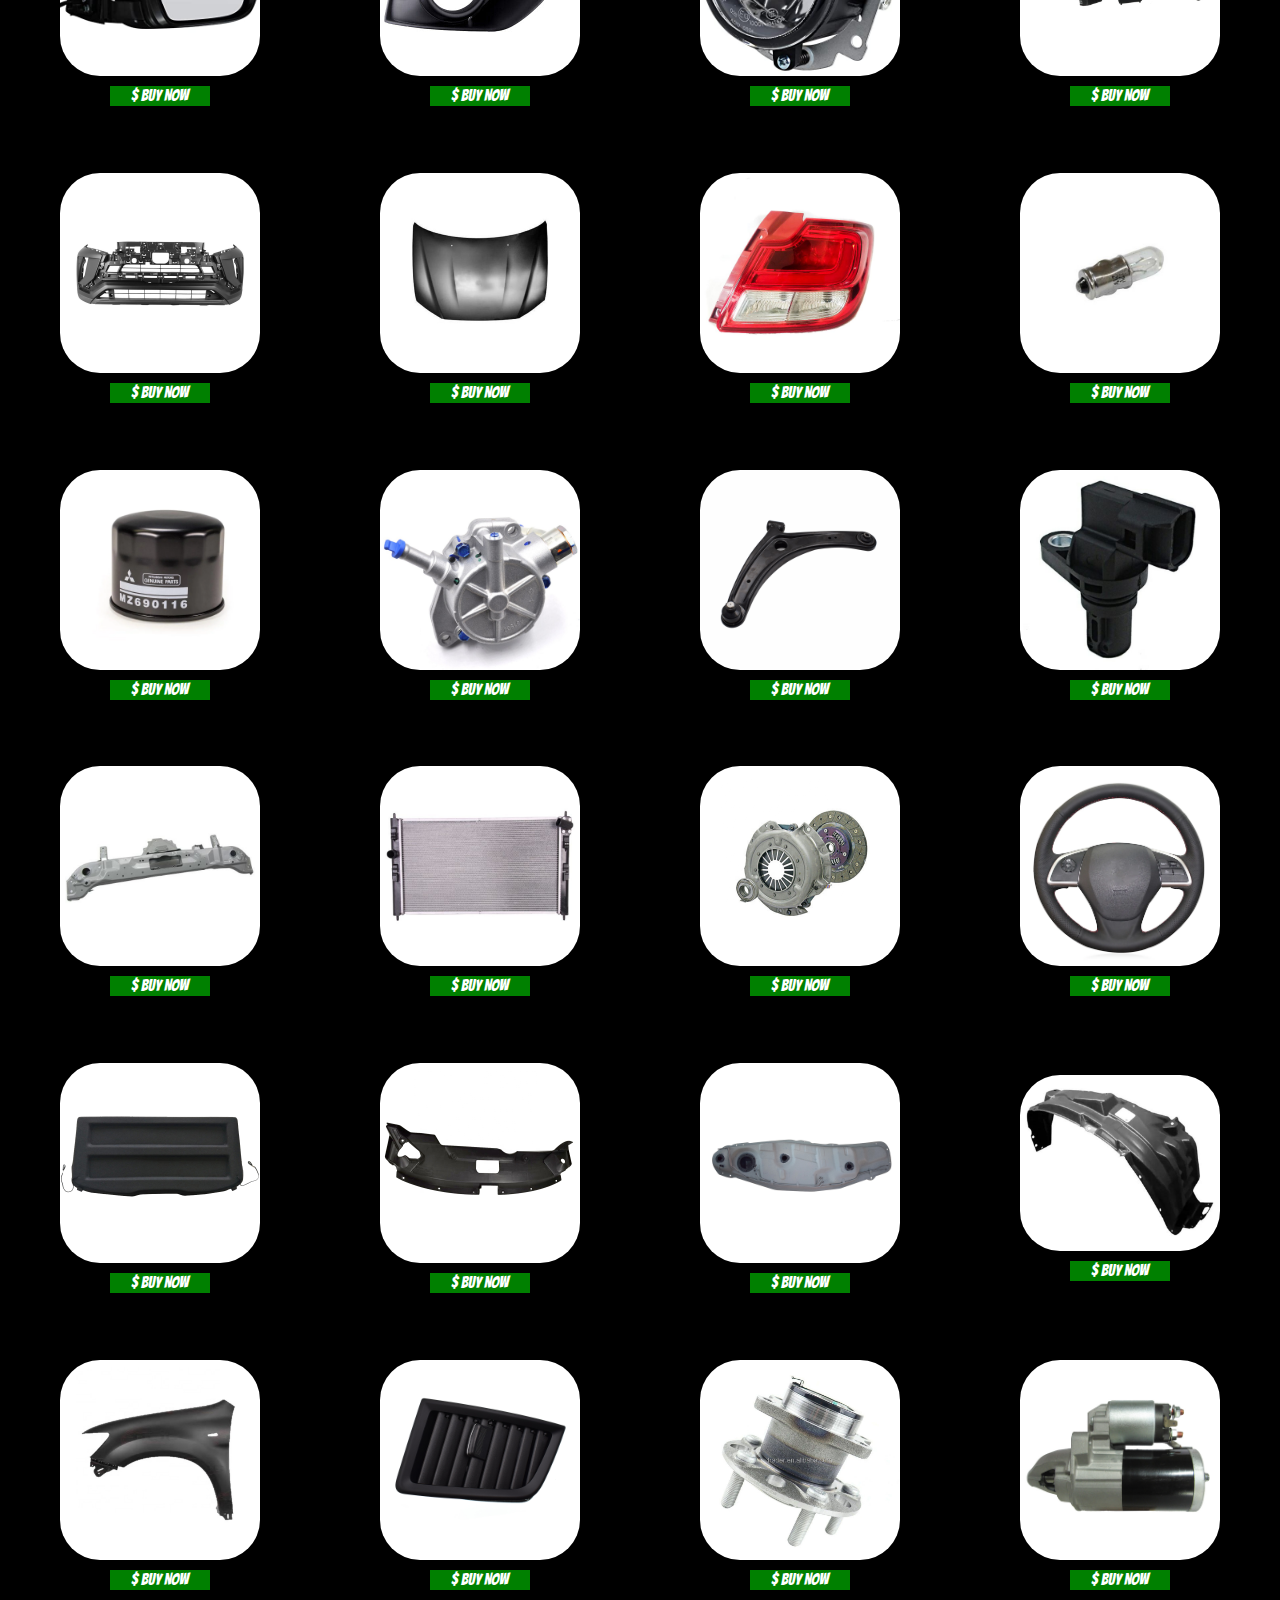
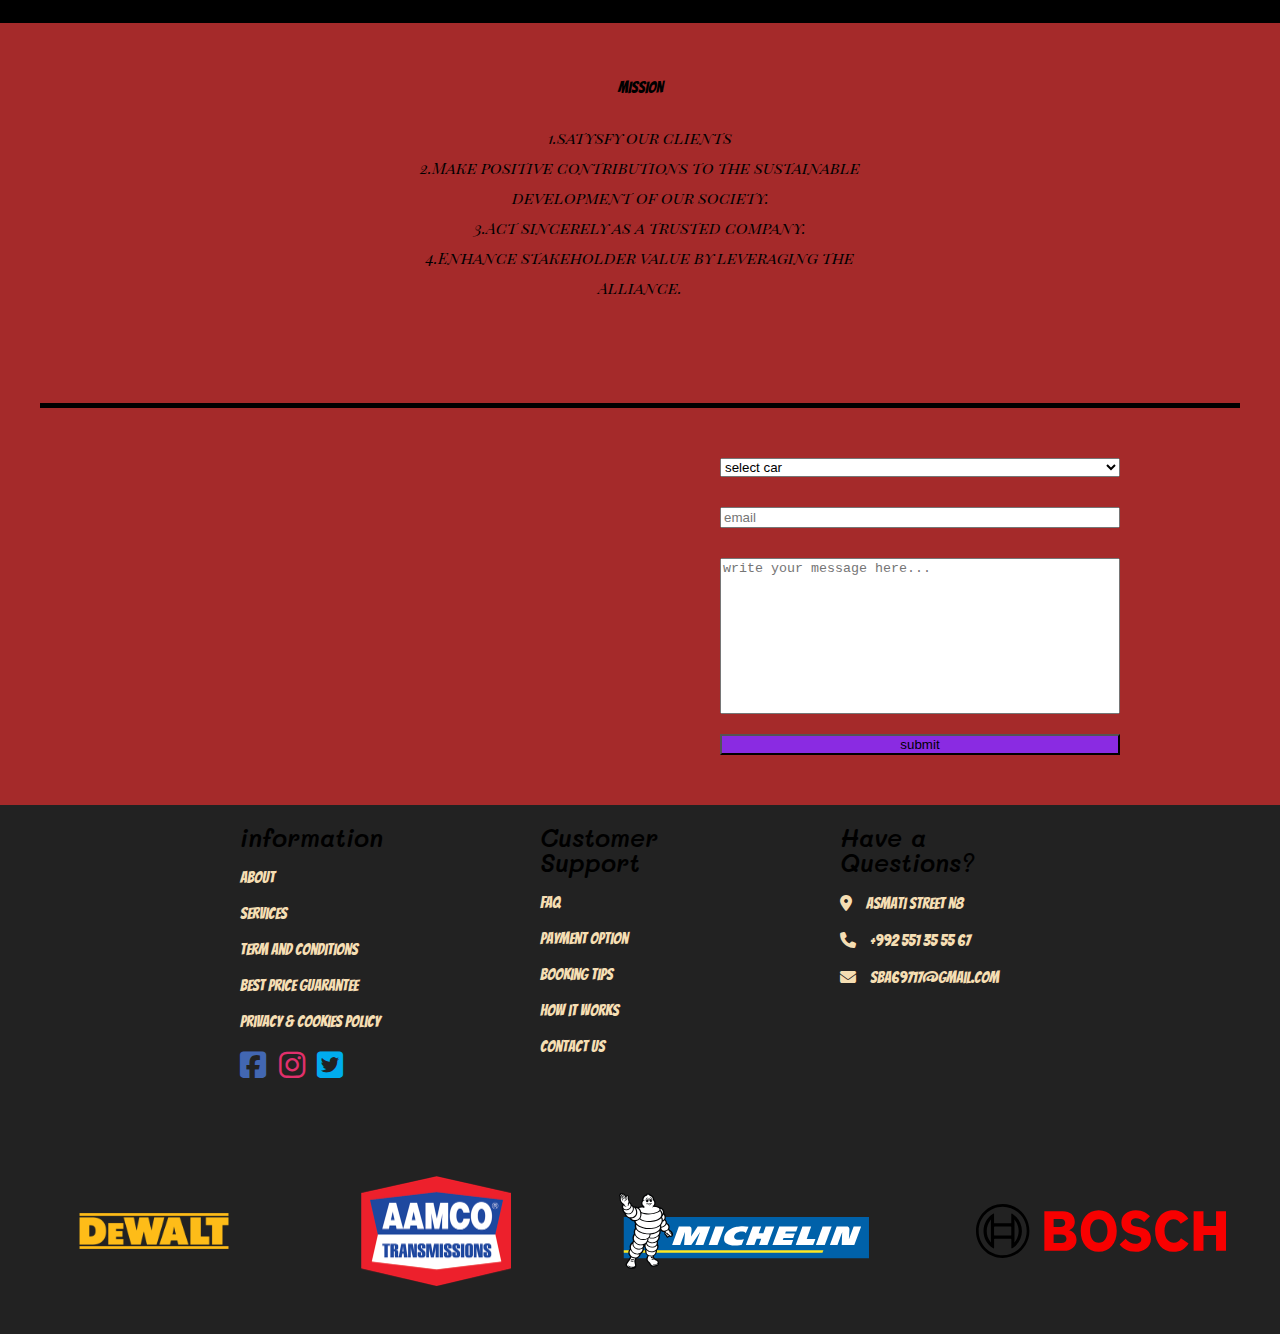
==== commit f720e8ad: "change title" ====
--- a/index.html
+++ b/index.html
@@ -76,7 +76,7 @@
         ></video>
       </div>
       <div class="wholebox1" id="cars">
-        <h2 class="offers-t">our offers</h2>
+        <h2 class="offers-t">our cars</h2>
         <div class="blackline"></div>
         <div class="cars-block1">
           <div class="our-cars">
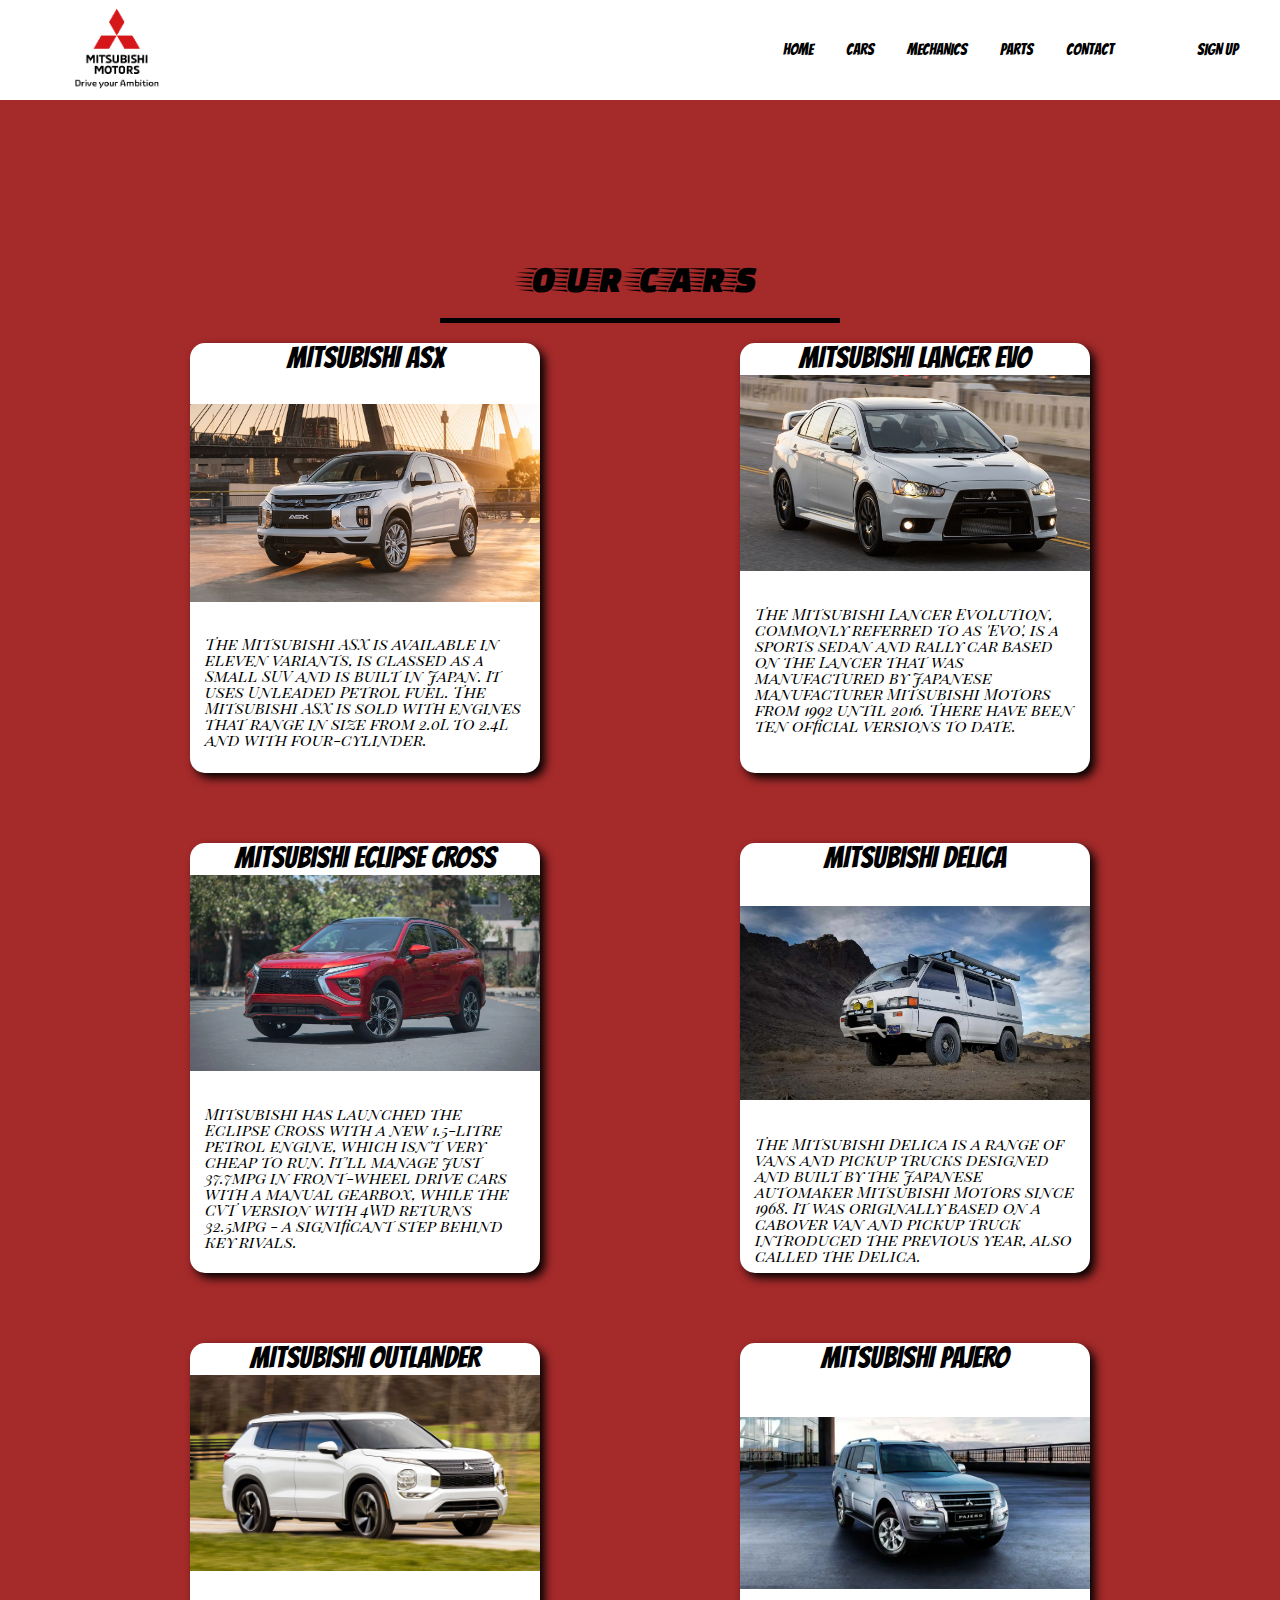
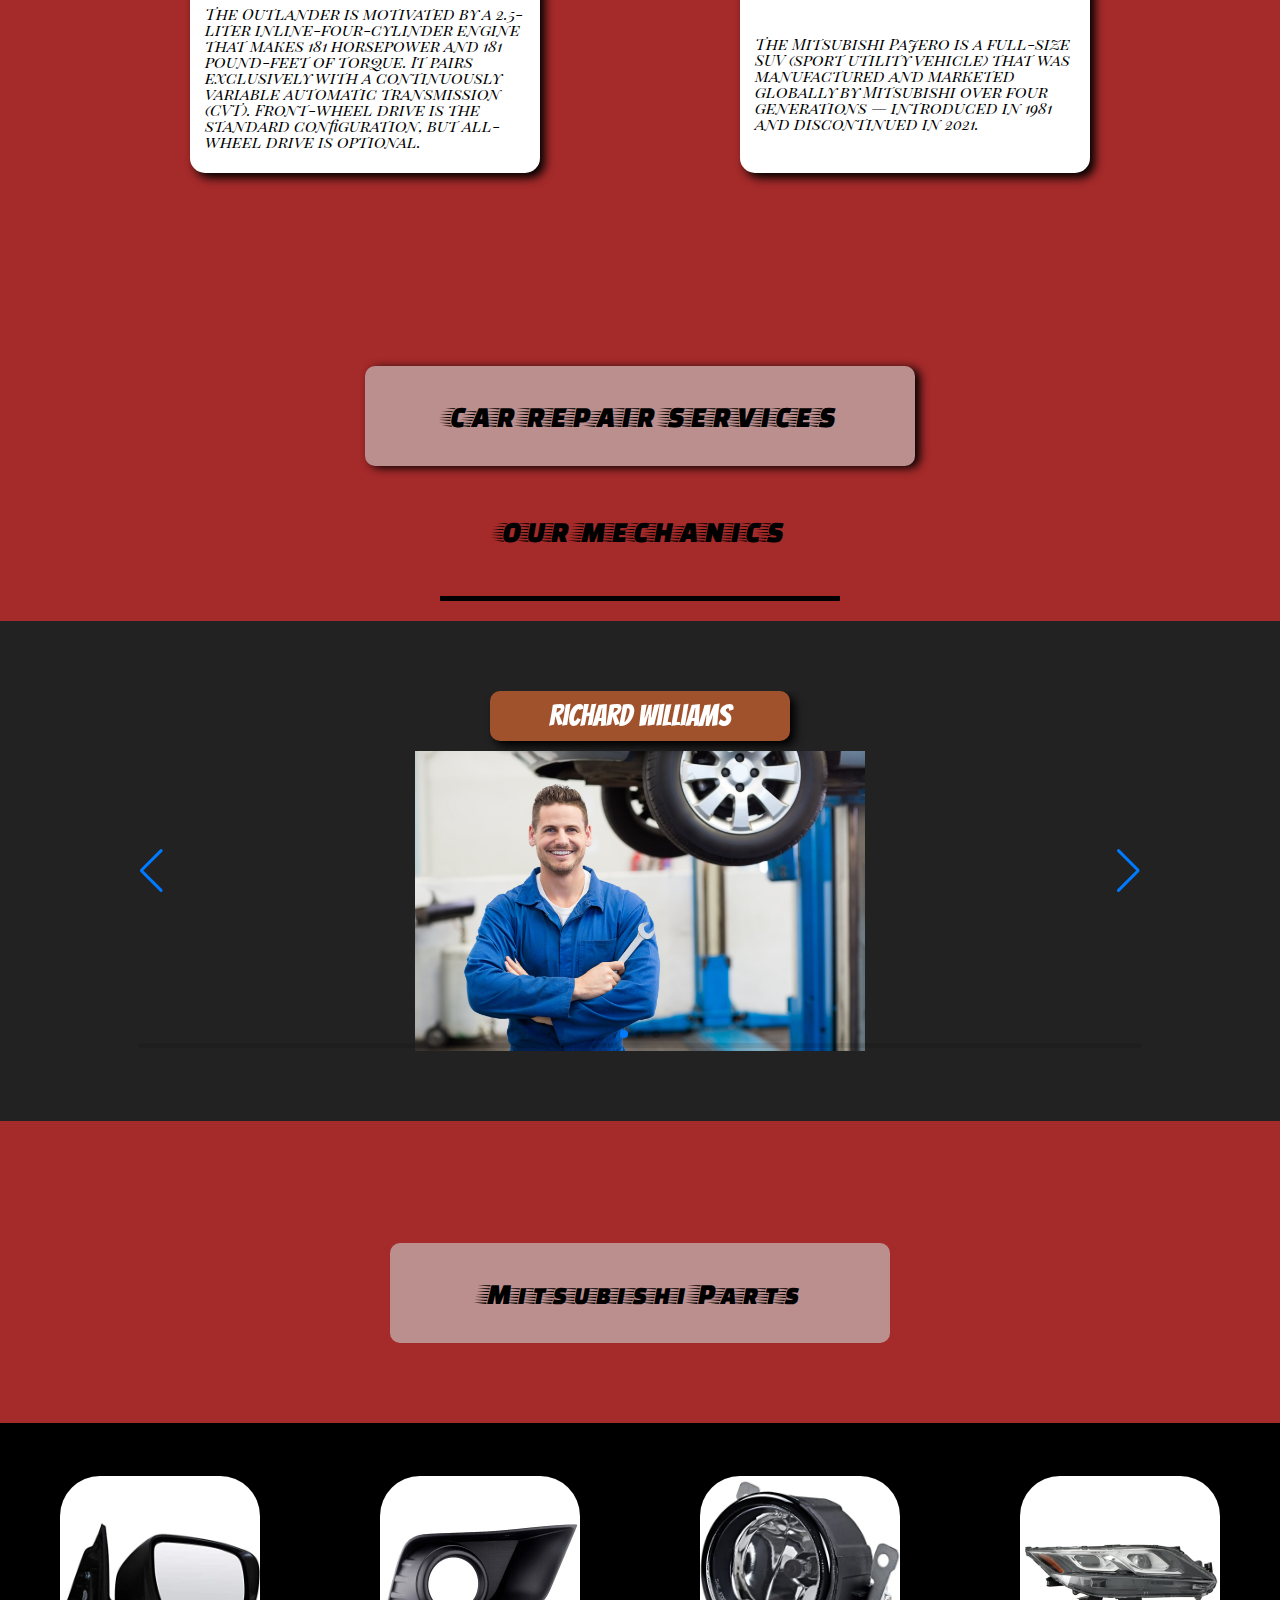
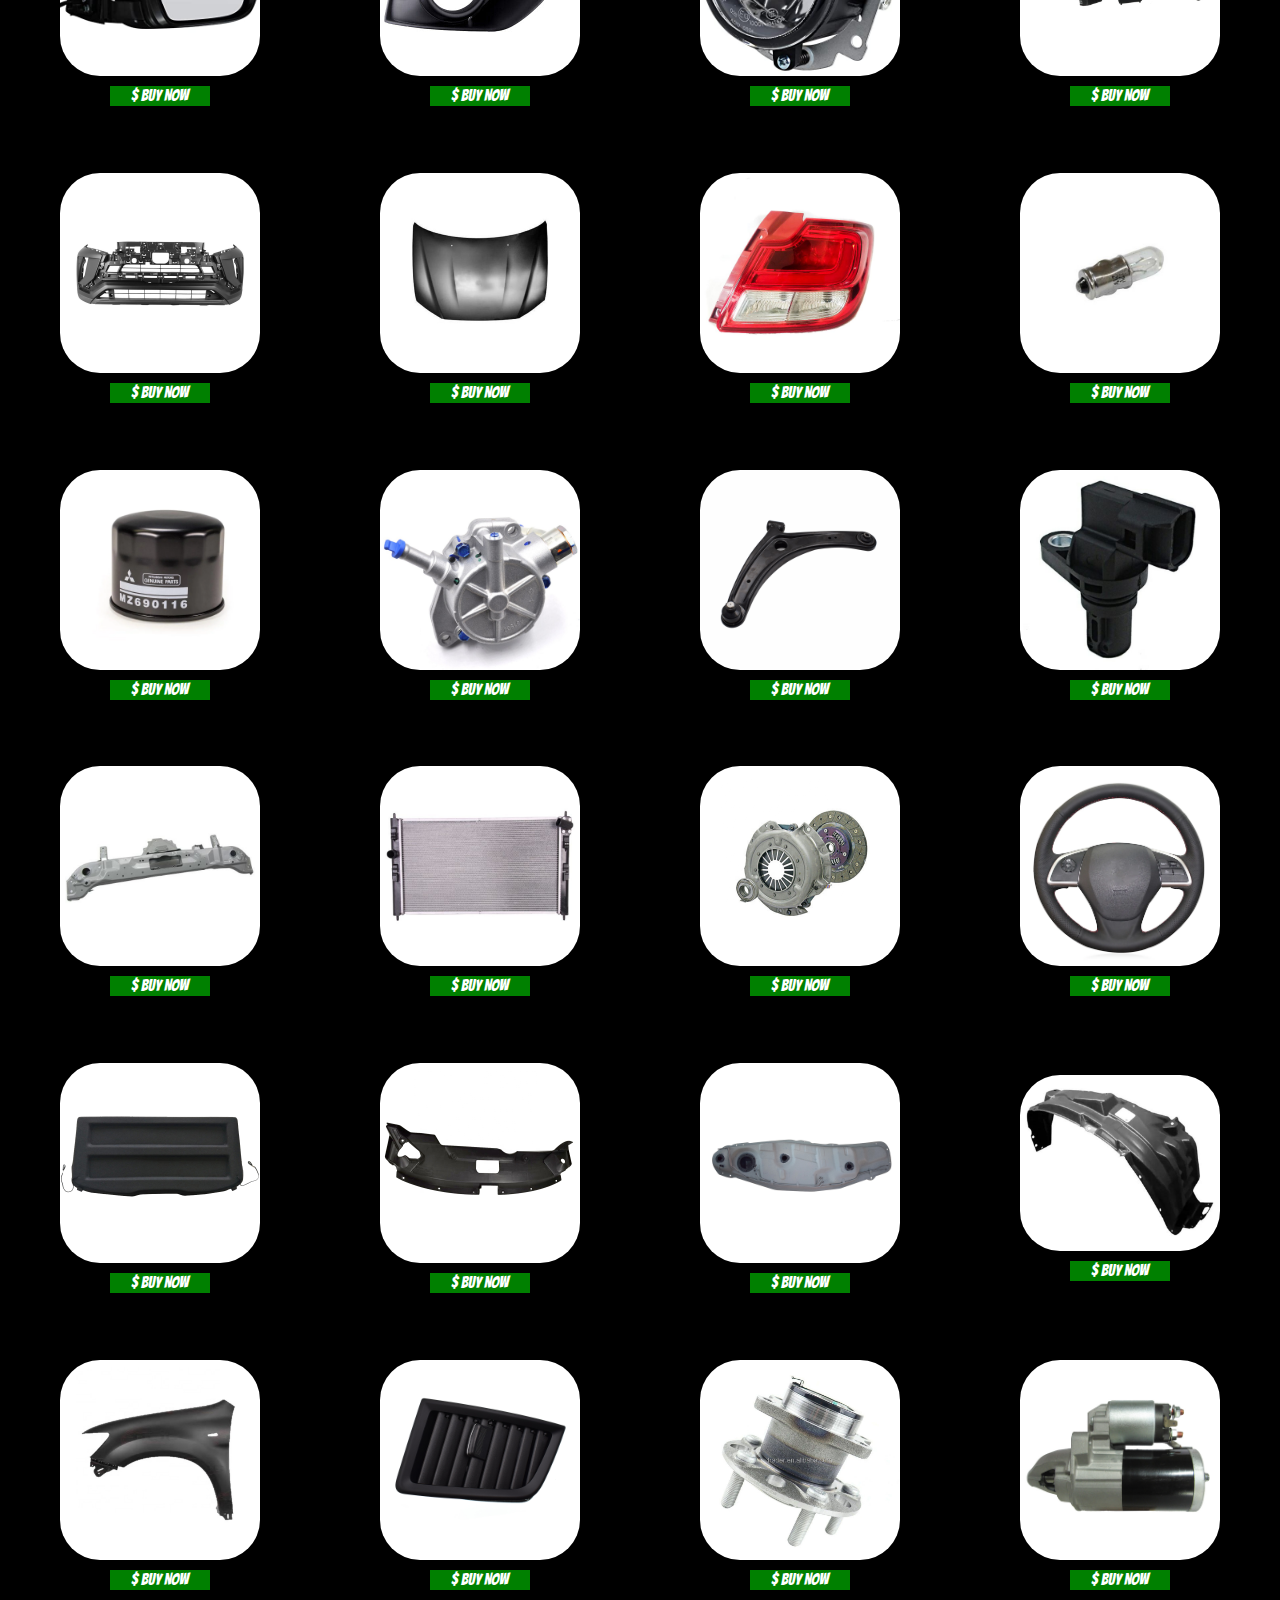
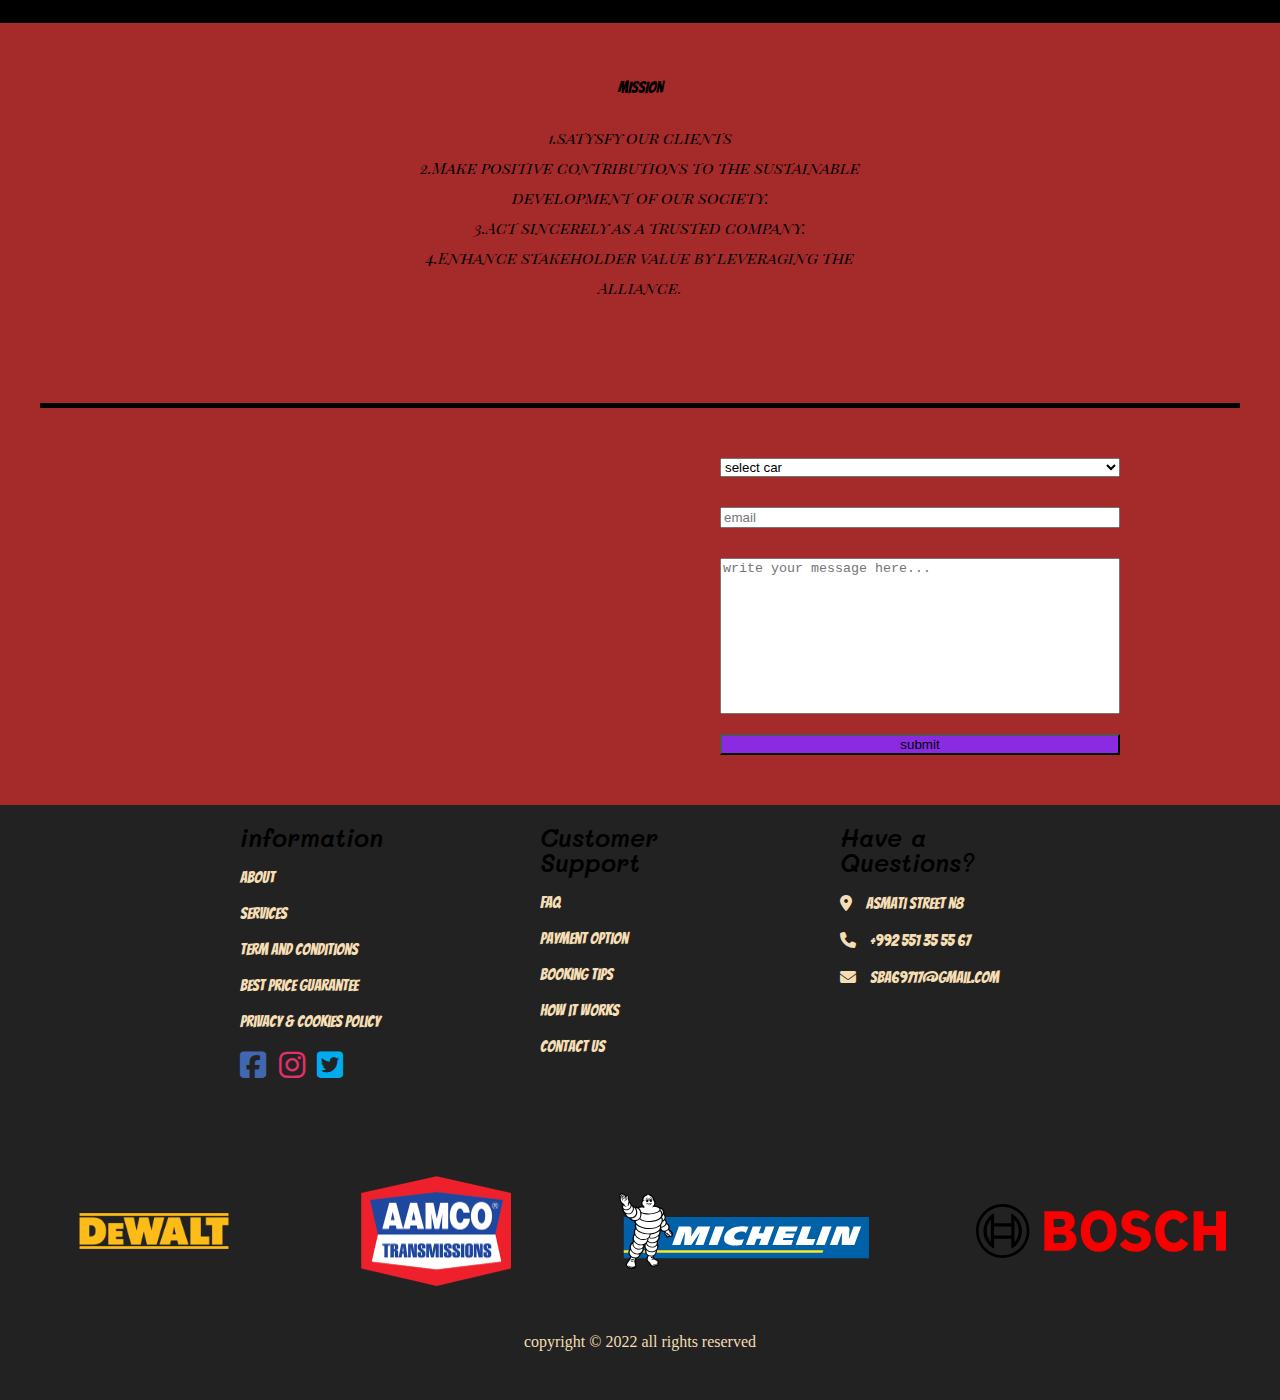
==== commit 5c0595fe: "add copyright" ====
--- a/index.html
+++ b/index.html
@@ -252,7 +252,7 @@
             src="images/image16.jpg"
             alt="part image 1"
           />
-          <a href="" class="parts-button"><div>$ Buy Now</div></a>
+          <a href="https://www.facebook.com/Mitsubishi-parts-georgia-105017948063617/" target="_blank" class="parts-button"><div>$ Buy Now</div></a>
         </div>
 
         <div class="part">
@@ -261,7 +261,7 @@
             src="images/image17.jpg"
             alt="part image 2"
           />
-          <a href="" class="parts-button"><div>$ Buy Now</div></a>
+          <a href="https://www.facebook.com/Mitsubishi-parts-georgia-105017948063617/" target="_blank" class="parts-button"><div>$ Buy Now</div></a>
         </div>
 
         <div class="part">
@@ -270,7 +270,7 @@
             src="images/image18.jpg"
             alt="part image 3"
           />
-          <a href="" class="parts-button"><div>$ Buy Now</div></a>
+          <a href="https://www.facebook.com/Mitsubishi-parts-georgia-105017948063617/" target="_blank" class="parts-button"><div>$ Buy Now</div></a>
         </div>
 
         <div class="part">
@@ -279,7 +279,7 @@
             src="images/image19.jpg"
             alt="part image 4"
           />
-          <a href="" class="parts-button"><div>$ Buy Now</div></a>
+          <a href="https://www.facebook.com/Mitsubishi-parts-georgia-105017948063617/" target="_blank" class="parts-button"><div>$ Buy Now</div></a>
         </div>
 
         <div class="part">
@@ -288,7 +288,7 @@
             src="images/image20.jpg"
             alt="part image 5"
           />
-          <a href="" class="parts-button"><div>$ Buy Now</div></a>
+          <a href="https://www.facebook.com/Mitsubishi-parts-georgia-105017948063617/" target="_blank" class="parts-button"><div>$ Buy Now</div></a>
         </div>
 
         <div class="part">
@@ -297,7 +297,7 @@
             src="images/image21.jpg"
             alt="part image 6"
           />
-          <a href="" class="parts-button"><div>$ Buy Now</div></a>
+          <a href="https://www.facebook.com/Mitsubishi-parts-georgia-105017948063617/" target="_blank" class="parts-button"><div>$ Buy Now</div></a>
         </div>
 
         <div class="part">
@@ -306,7 +306,7 @@
             src="images/image22.jpg"
             alt="part image 7"
           />
-          <a href="" class="parts-button"><div>$ Buy Now</div></a>
+          <a href="https://www.facebook.com/Mitsubishi-parts-georgia-105017948063617/" target="_blank" class="parts-button"><div>$ Buy Now</div></a>
         </div>
 
         <div class="part">
@@ -315,7 +315,7 @@
             src="images/image23.jpg"
             alt="part image 8"
           />
-          <a href="" class="parts-button"><div>$ Buy Now</div></a>
+          <a href="https://www.facebook.com/Mitsubishi-parts-georgia-105017948063617/" target="_blank" class="parts-button"><div>$ Buy Now</div></a>
         </div>
 
         <div class="part">
@@ -324,7 +324,7 @@
             src="images/image24.jpg"
             alt="part image 9"
           />
-          <a href="" class="parts-button"><div>$ Buy Now</div></a>
+          <a href="https://www.facebook.com/Mitsubishi-parts-georgia-105017948063617/" target="_blank" class="parts-button"><div>$ Buy Now</div></a>
         </div>
 
         <div class="part">
@@ -333,7 +333,7 @@
             src="images/image25.jpg"
             alt="part image 10"
           />
-          <a href="" class="parts-button"><div>$ Buy Now</div></a>
+          <a href="https://www.facebook.com/Mitsubishi-parts-georgia-105017948063617/" target="_blank" class="parts-button"><div>$ Buy Now</div></a>
         </div>
 
         <div class="part">
@@ -342,7 +342,7 @@
             src="images/image26.jpg"
             alt="part image 11"
           />
-          <a href="" class="parts-button"><div>$ Buy Now</div></a>
+          <a href="https://www.facebook.com/Mitsubishi-parts-georgia-105017948063617/" target="_blank" class="parts-button"><div>$ Buy Now</div></a>
         </div>
         <div class="part">
           <img
@@ -350,7 +350,7 @@
             src="images/image27.jpg"
             alt="part image 12"
           />
-          <a href="" class="parts-button"><div>$ Buy Now</div></a>
+          <a href="https://www.facebook.com/Mitsubishi-parts-georgia-105017948063617/" target="_blank" class="parts-button"><div>$ Buy Now</div></a>
         </div>
         <div class="part">
           <img
@@ -358,7 +358,7 @@
             src="images/image32.jpg"
             alt="part image 13"
           />
-          <a href="" class="parts-button"><div>$ Buy Now</div></a>
+          <a href="https://www.facebook.com/Mitsubishi-parts-georgia-105017948063617/" target="_blank" class="parts-button"><div>$ Buy Now</div></a>
         </div>
         <div class="part">
           <img
@@ -366,7 +366,7 @@
             src="images/image33.jpg"
             alt="part image 14"
           />
-          <a href="" class="parts-button"><div>$ Buy Now</div></a>
+          <a href="https://www.facebook.com/Mitsubishi-parts-georgia-105017948063617/" target="_blank" class="parts-button"><div>$ Buy Now</div></a>
         </div>
         <div class="part">
           <img
@@ -374,7 +374,7 @@
             src="images/image34.jpg"
             alt="part image 15"
           />
-          <a href="" class="parts-button"><div>$ Buy Now</div></a>
+          <a href="https://www.facebook.com/Mitsubishi-parts-georgia-105017948063617/" target="_blank" class="parts-button"><div>$ Buy Now</div></a>
         </div>
         <div class="part">
           <img
@@ -382,7 +382,7 @@
             src="images/image35.jpg"
             alt="part image 16"
           />
-          <a href="" class="parts-button"><div>$ Buy Now</div></a>
+          <a href="https://www.facebook.com/Mitsubishi-parts-georgia-105017948063617/" target="_blank" class="parts-button"><div>$ Buy Now</div></a>
         </div>
         <div class="part">
           <img
@@ -390,7 +390,7 @@
             src="images/image36.jpg"
             alt="part image 17"
           />
-          <a href="" class="parts-button"><div>$ Buy Now</div></a>
+          <a href="https://www.facebook.com/Mitsubishi-parts-georgia-105017948063617/" target="_blank" class="parts-button"><div>$ Buy Now</div></a>
         </div>
         <div class="part">
           <img
@@ -398,7 +398,7 @@
             src="images/image37.jpg"
             alt="part image 18"
           />
-          <a href="" class="parts-button"><div>$ Buy Now</div></a>
+          <a href="https://www.facebook.com/Mitsubishi-parts-georgia-105017948063617/" target="_blank" class="parts-button"><div>$ Buy Now</div></a>
         </div>
         <div class="part">
           <img
@@ -406,7 +406,7 @@
             src="images/image38.jpg"
             alt="part image 19"
           />
-          <a href="" class="parts-button"><div>$ Buy Now</div></a>
+          <a href="https://www.facebook.com/Mitsubishi-parts-georgia-105017948063617/" target="_blank" class="parts-button"><div>$ Buy Now</div></a>
         </div>
         <div class="part">
           <img
@@ -414,7 +414,7 @@
             src="images/image39.jpg"
             alt="part image 20"
           />
-          <a href="" class="parts-button"><div>$ Buy Now</div></a>
+          <a href="https://www.facebook.com/Mitsubishi-parts-georgia-105017948063617/" target="_blank" class="parts-button"><div>$ Buy Now</div></a>
         </div>
         <div class="part">
           <img
@@ -422,7 +422,7 @@
             src="images/image40.jpg"
             alt="part image 21"
           />
-          <a href="" class="parts-button"><div>$ Buy Now</div></a>
+          <a href="https://www.facebook.com/Mitsubishi-parts-georgia-105017948063617/" target="_blank" class="parts-button"><div>$ Buy Now</div></a>
         </div>
         <div class="part">
           <img
@@ -430,7 +430,7 @@
             src="images/image41.jpg"
             alt="part image 22"
           />
-          <a href="" class="parts-button"><div>$ Buy Now</div></a>
+          <a href="https://www.facebook.com/Mitsubishi-parts-georgia-105017948063617/" target="_blank" class="parts-button"><div>$ Buy Now</div></a>
         </div>
         <div class="part">
           <img
@@ -438,7 +438,7 @@
             src="images/image42.jpg"
             alt="part image 23"
           />
-          <a href="" class="parts-button"><div>$ Buy Now</div></a>
+          <a href="https://www.facebook.com/Mitsubishi-parts-georgia-105017948063617/" target="_blank" class="parts-button"><div>$ Buy Now</div></a>
         </div>
         <div class="part">
           <img
@@ -446,7 +446,7 @@
             src="images/image43.jpg"
             alt="part image 24"
           />
-          <a href="" class="parts-button"><div>$ Buy Now</div></a>
+          <a href="https://www.facebook.com/Mitsubishi-parts-georgia-105017948063617/" target="_blank" class="parts-button"><div>$ Buy Now</div></a>
         </div>
       </div>
     </section>
@@ -531,7 +531,7 @@
                 ><a class="info-a" href="">Privacy & Cookies Policy</a></span
               >
               <div class="icons">
-                <a href="https://www.facebook.com/" target="_blank"
+                <a href="https://www.facebook.com/Mitsubishi-parts-georgia-105017948063617/" target="_blank"
                   ><i class="fa-brands fa-facebook-square fb"></i
                 ></a>
                 <a href="https://www.instagram.com/" target="_blank"
@@ -618,6 +618,7 @@
               />
             </div>
           </div>
+          <span class="copyright">copyright © 2022 all rights reserved</span>
         </div>
       </section>
     </footer>
--- a/css/style.css
+++ b/css/style.css
@@ -299,9 +299,9 @@
              justify-content: center;
      
      }
-     .active {
+     /* .active {
          background-color: rgba(34,34,34,0.8);
-       }
+       } */
        .swiper{
          width: 80%;
          height: -webkit-fit-content;
@@ -894,7 +894,12 @@
          max-width: 500px;
          width: 100%;
        }
+       .copyright{
+        margin-bottom: 50px;
+        color:wheat;
+       }
  
+      
        
       
     